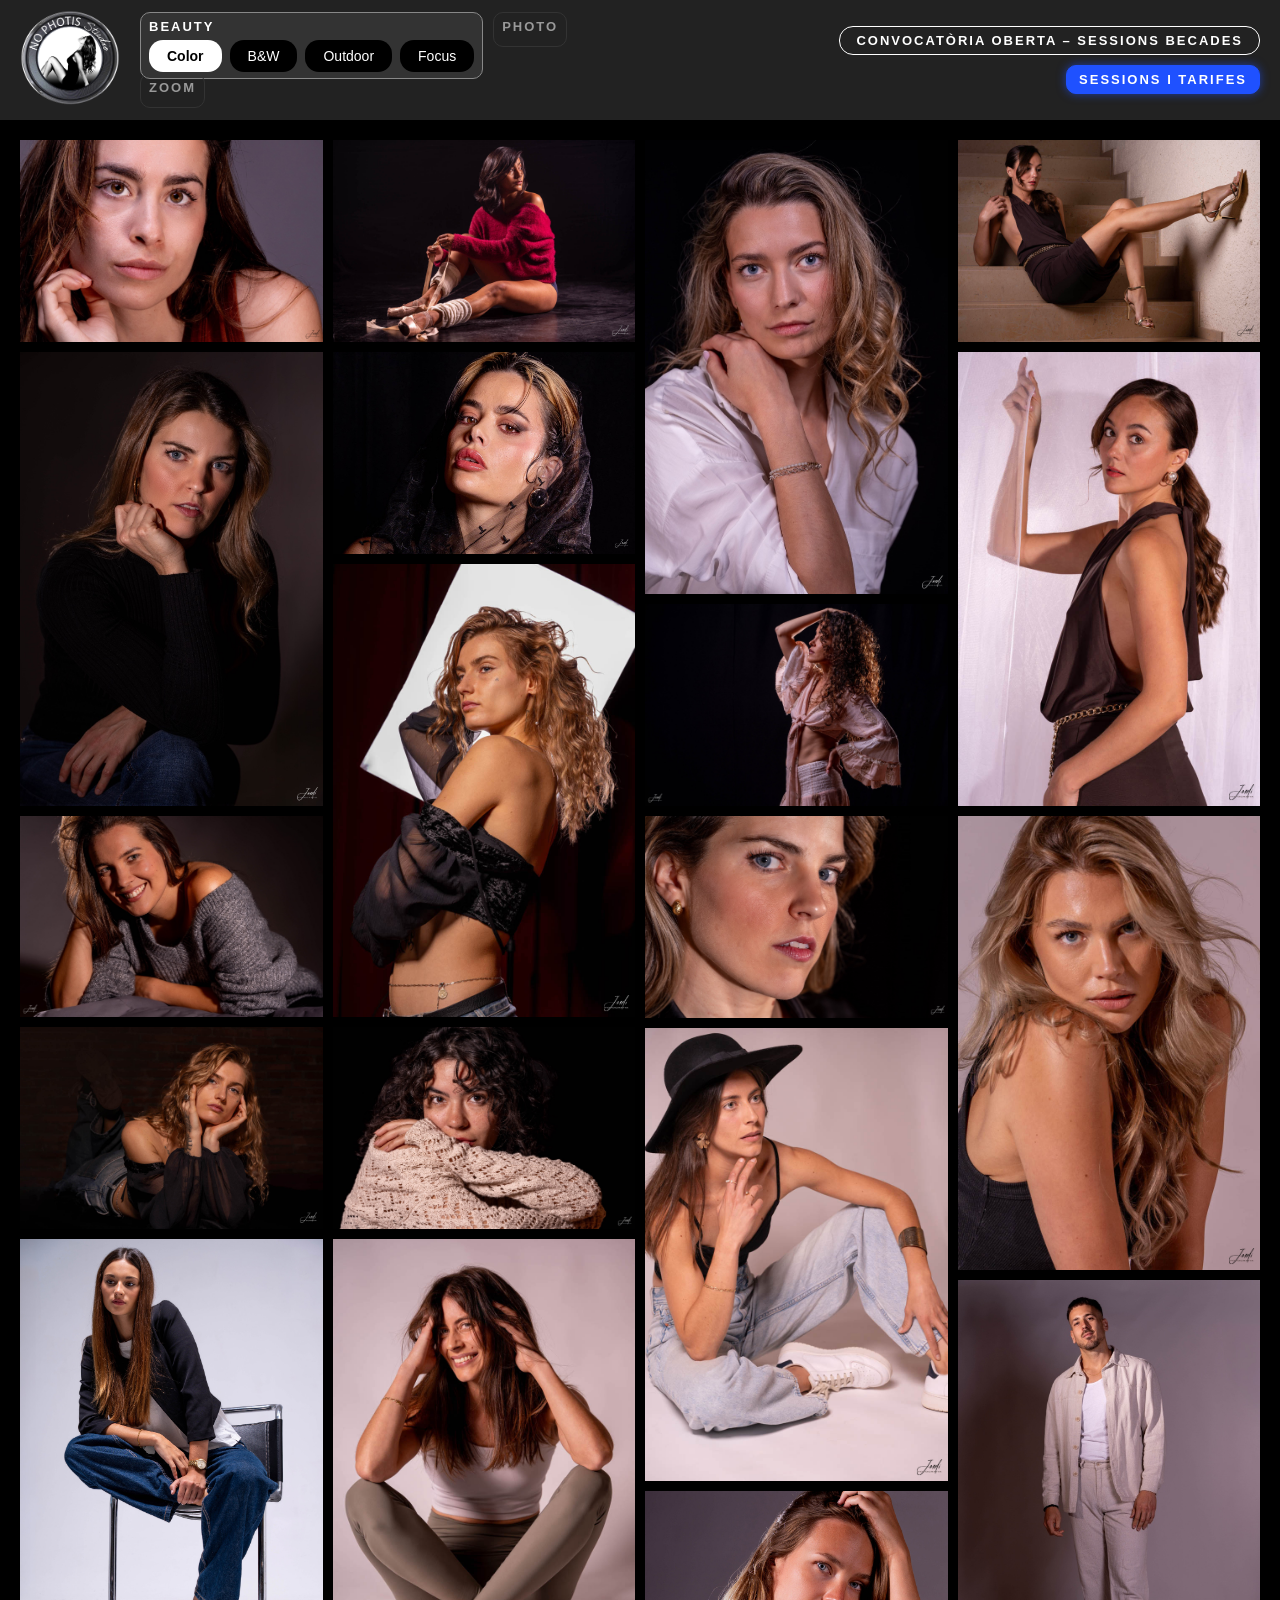
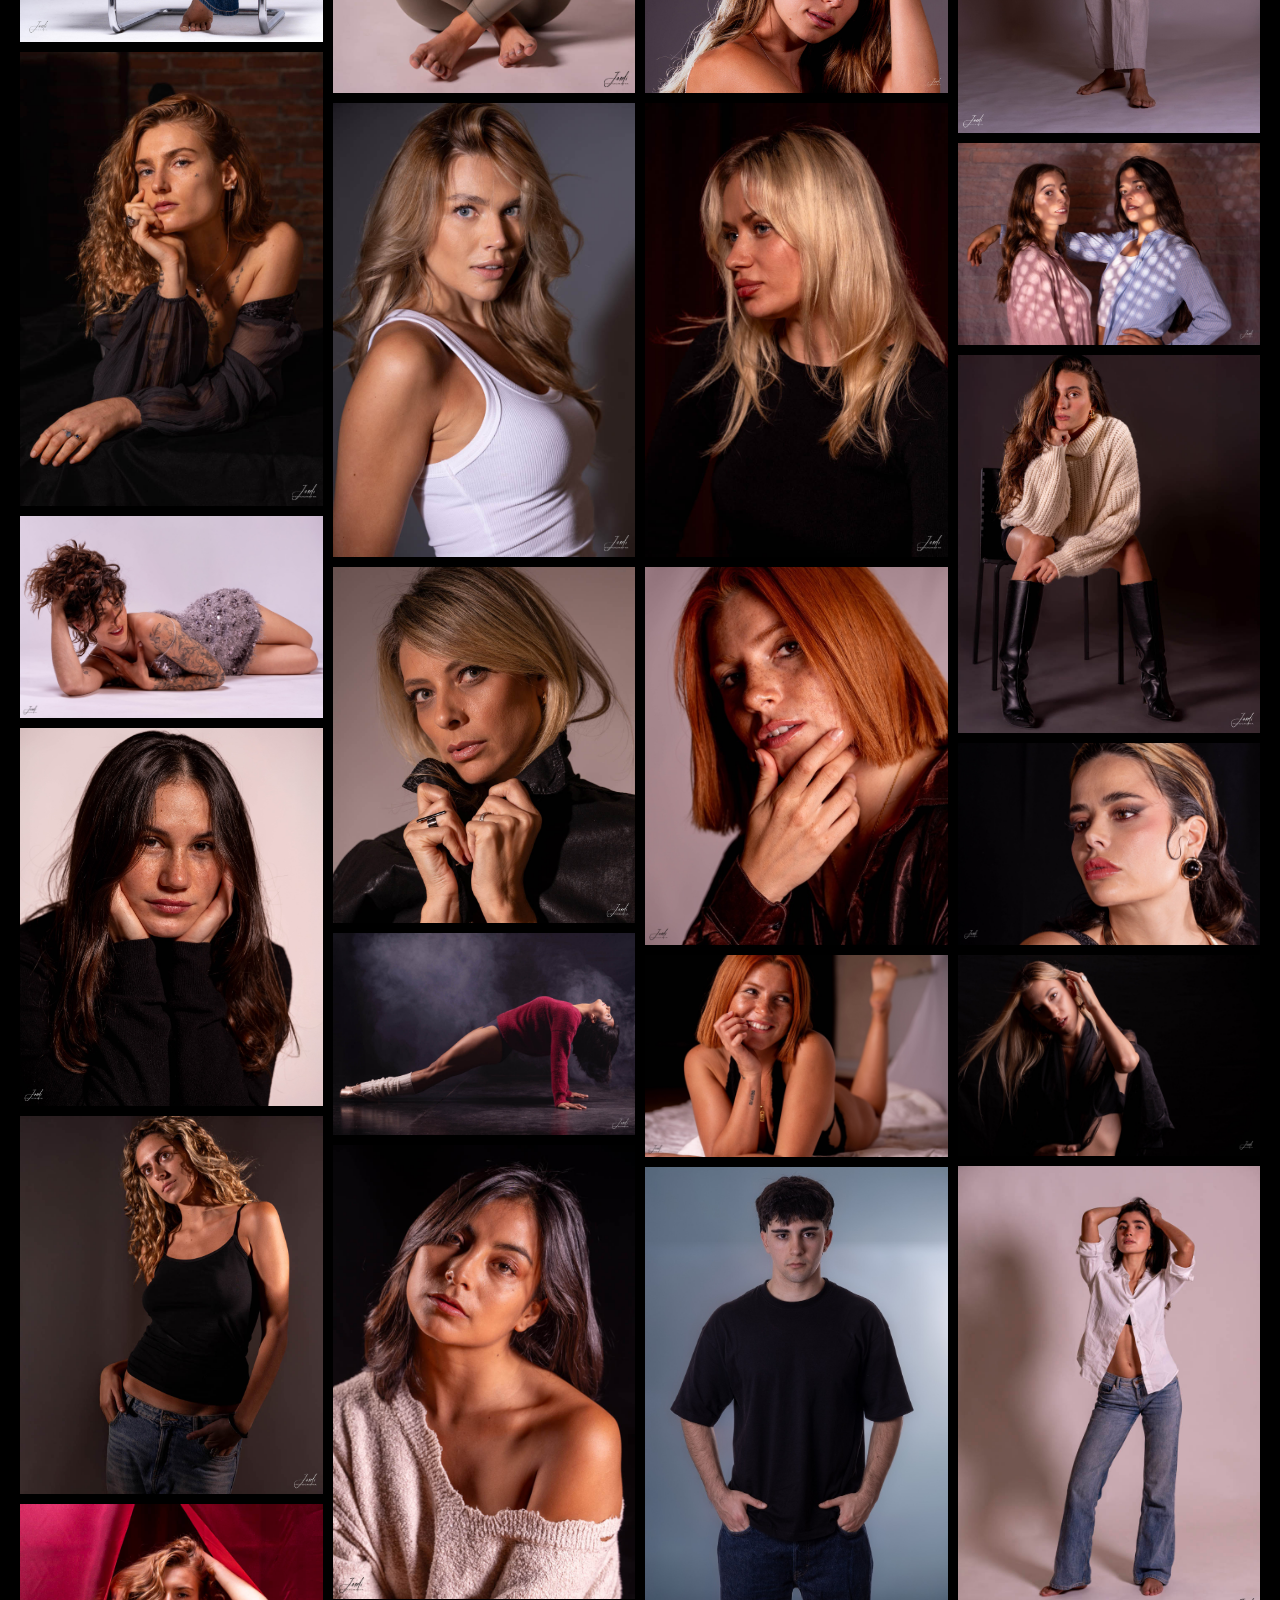
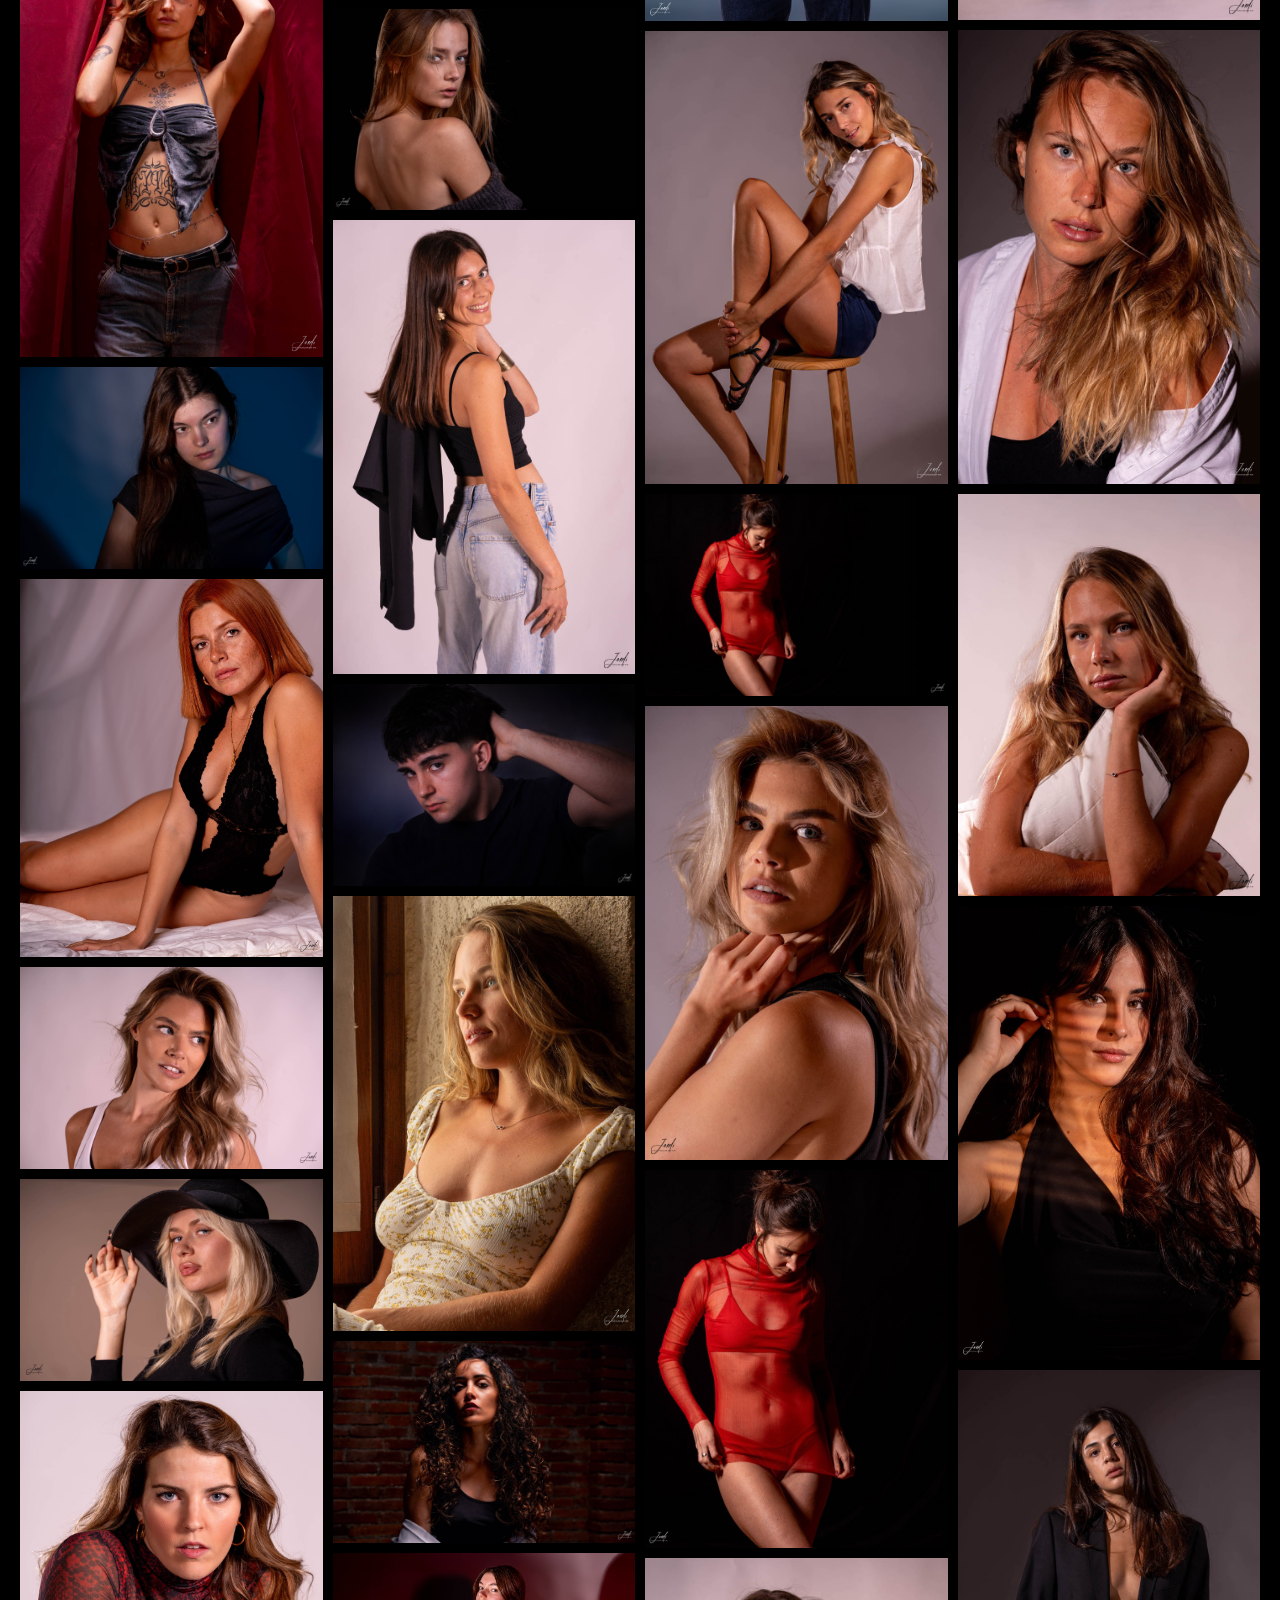
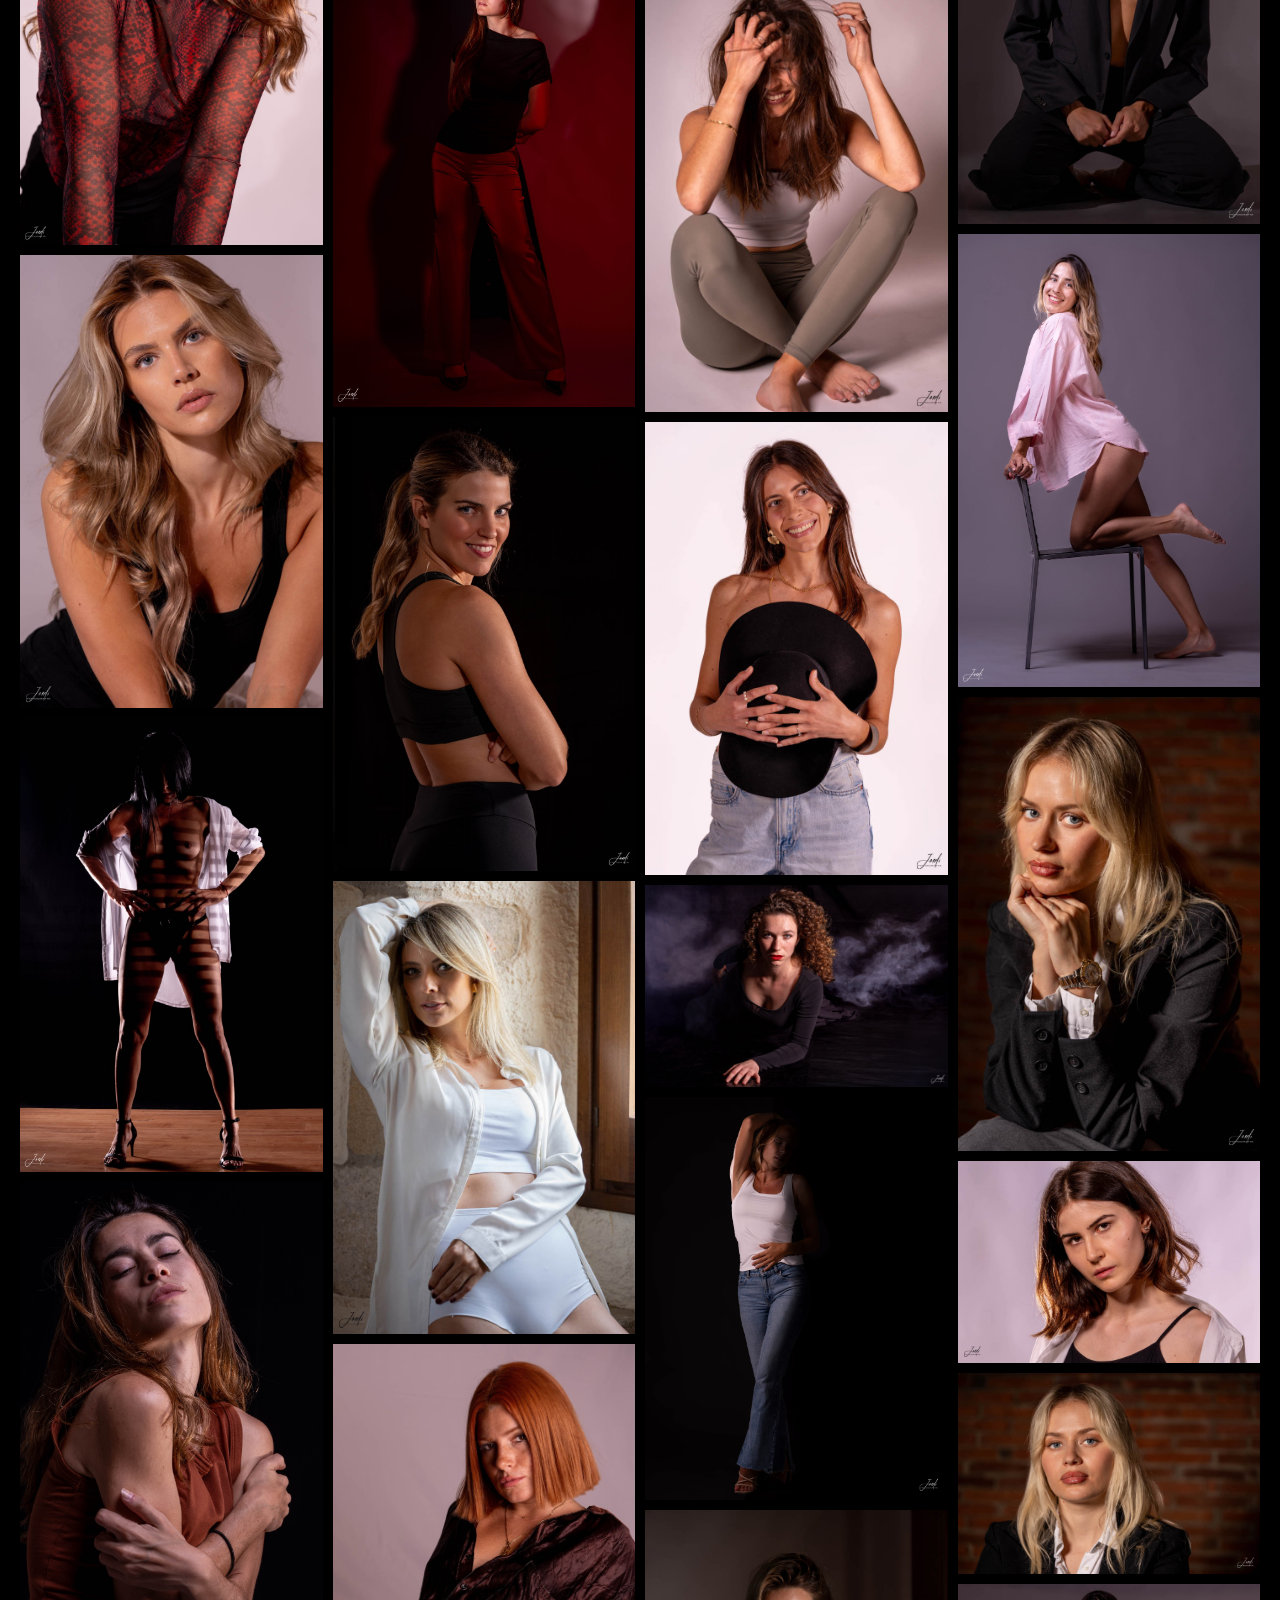
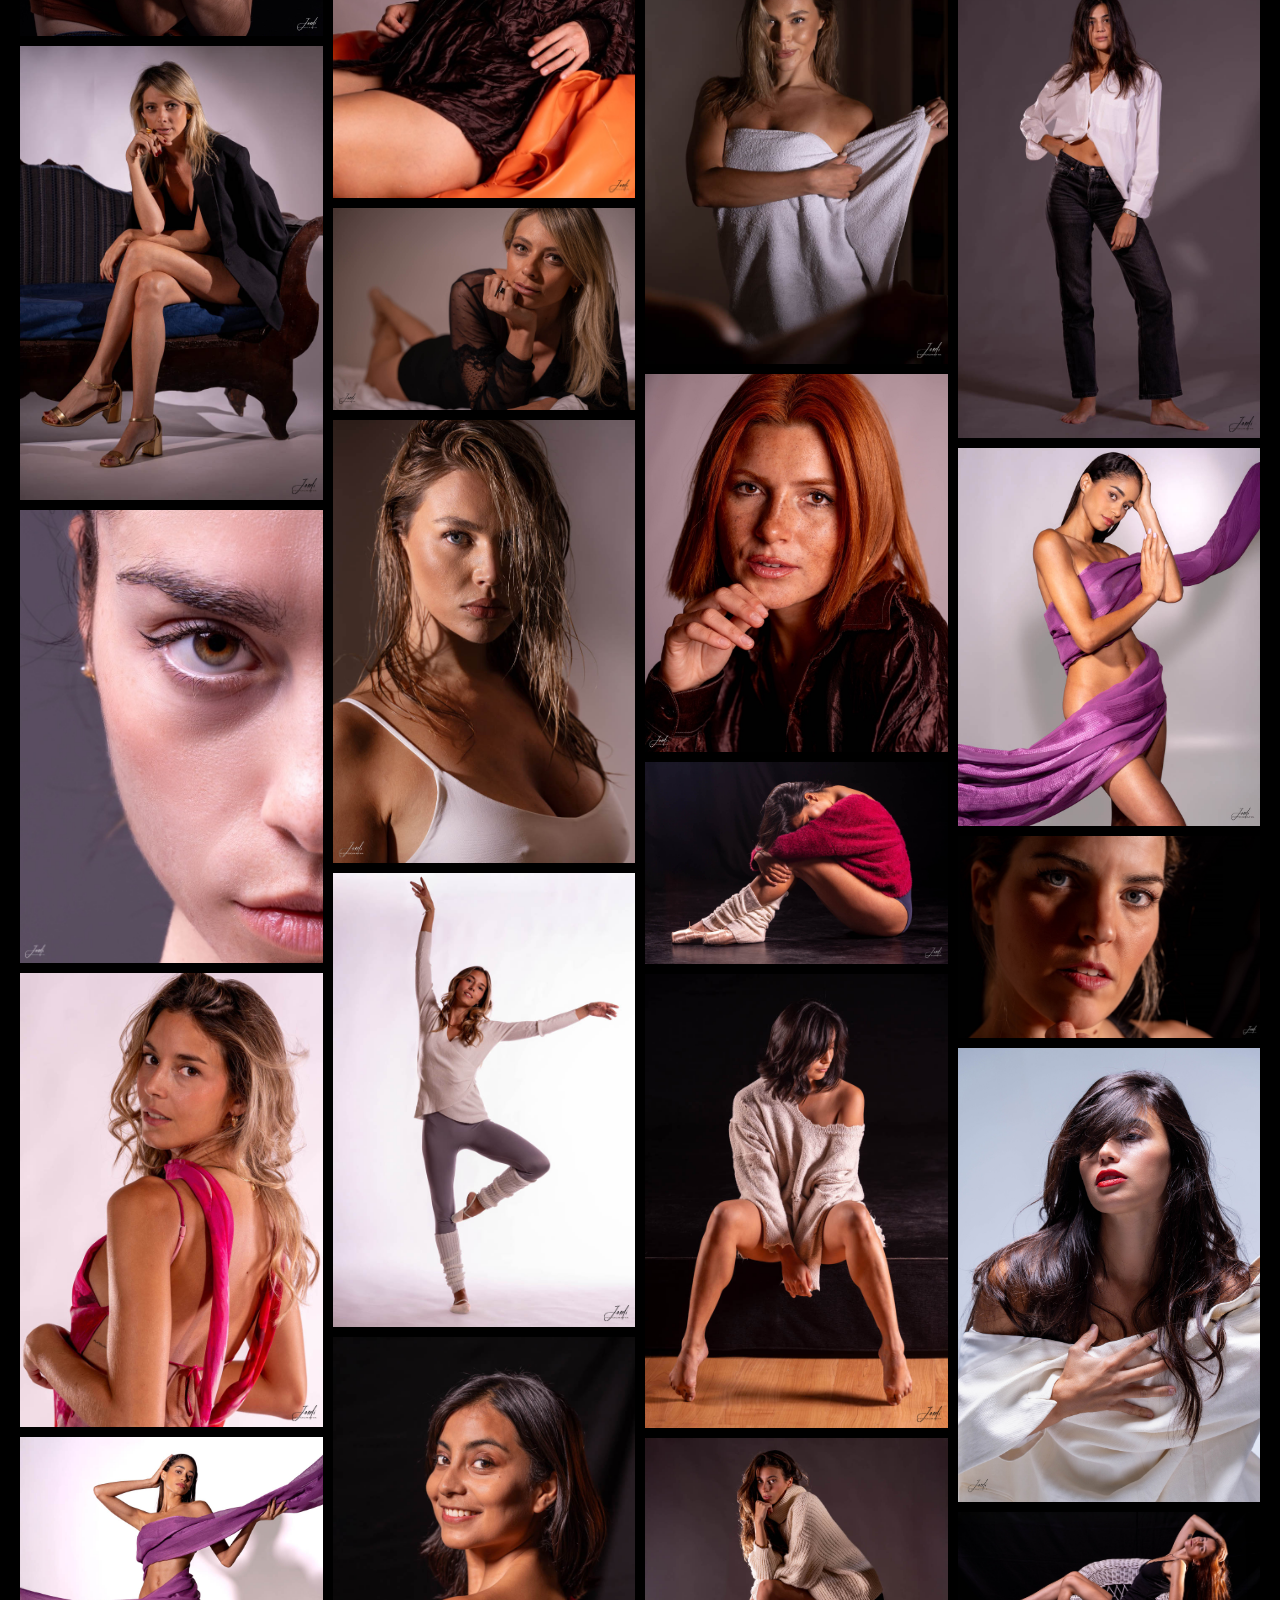
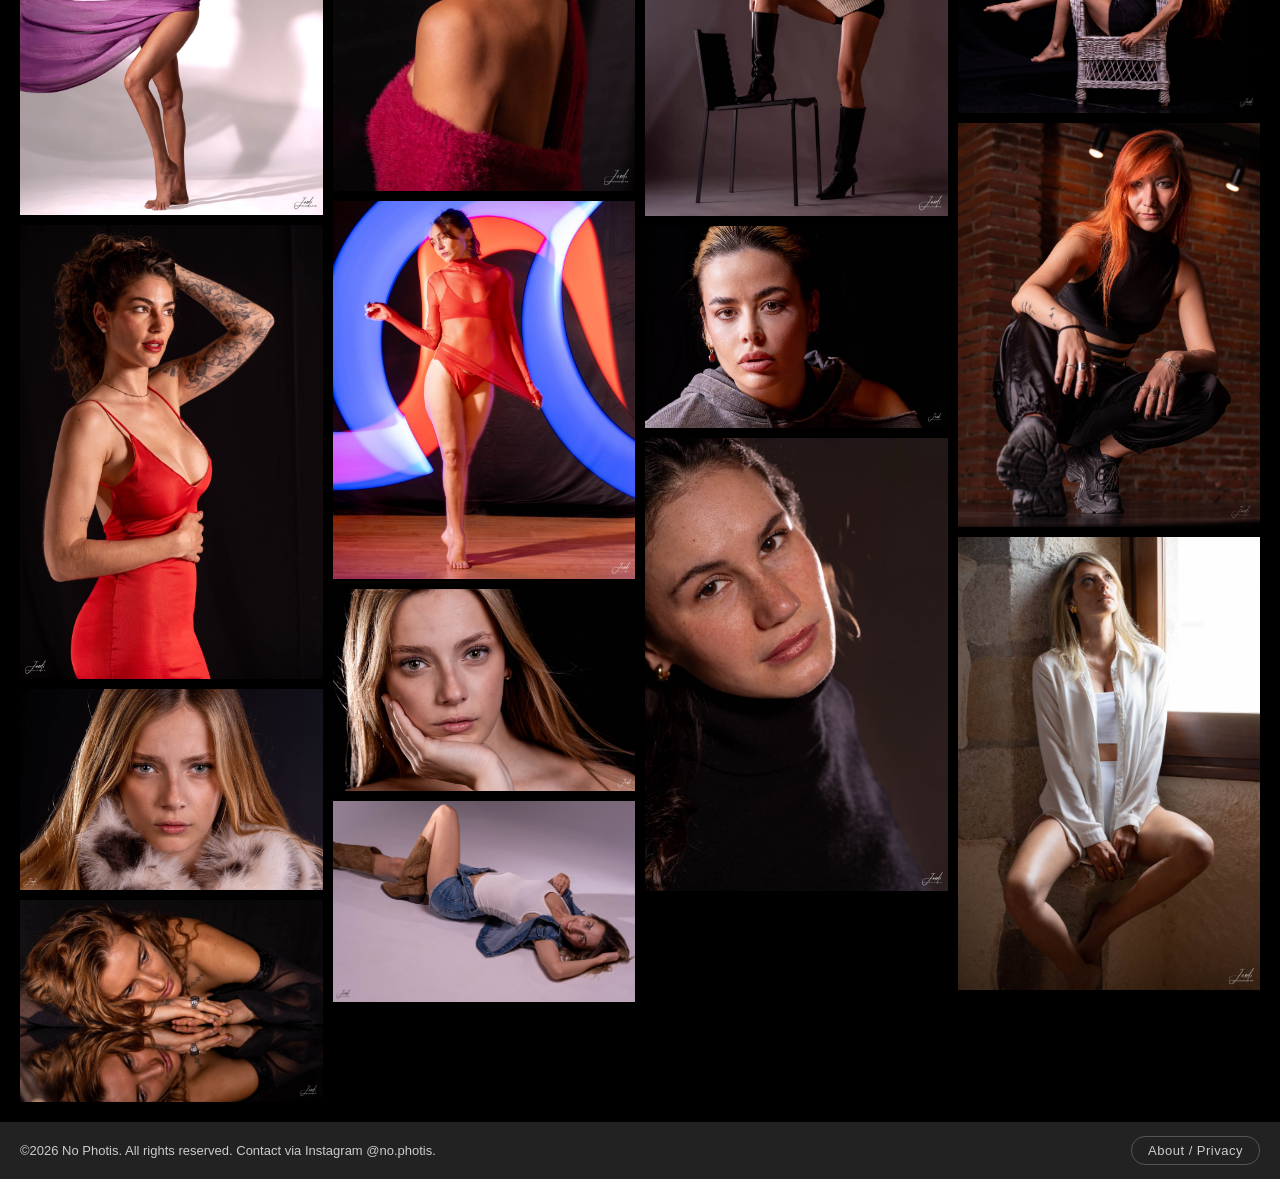
==== beauty/index.html @ d9797ae2 "sessions" ====
<!DOCTYPE html>
<html lang="ca">
<head>
    <meta charset="UTF-8">
    <meta name="viewport" content="width=device-width, initial-scale=1.0">
    <title>No Photis Studio - Beauty</title>

    <meta name="description" content="No Photis Studio: fotografia de retrat i beauty (bellesa i moda) en color i blanc i negre, treballada en estudi i en exteriors a Barcelona.">
    <meta name="keywords" content="No Photis Studio, fotografia beauty, fotografia de retrat, fotografia de moda, estudi fotogràfic Barcelona, retrat blanc i negre, retrat color">
    <meta name="author" content="No Photis">
    <meta name="robots" content="index, follow">
    <link rel="canonical" href="https://studio.nophotis.com/beauty/index.html">
    <link rel="icon" href="../img/NoPhotisStudio.png" type="image/png">

    <meta property="og:type" content="website">
    <meta property="og:site_name" content="No Photis Studio">
    <meta property="og:title" content="No Photis Studio - Fotografia de retrat i beauty">
    <meta property="og:description" content="Fotografia de retrat i beauty en color i blanc i negre, treballada en estudi i en exteriors a Barcelona.">
    <meta property="og:image" content="https://studio.nophotis.com/img/NoPhotisStudio.png">
    <meta property="og:url" content="https://studio.nophotis.com/beauty/index.html">
    <meta property="og:locale" content="ca_ES">
    <meta property="og:locale:alternate" content="en_US">

    <meta name="twitter:card" content="summary_large_image">
    <meta name="twitter:title" content="No Photis Studio - Fotografia de retrat i beauty">
    <meta name="twitter:description" content="Fotografia de retrat i beauty en color i blanc i negre, treballada en estudi i en exteriors a Barcelona.">
    <meta name="twitter:image" content="https://studio.nophotis.com/img/NoPhotisStudio.png">

    <script type="application/ld+json">
    {
        "@context": "https://schema.org",
        "@type": "CollectionPage",
        "name": "No Photis Studio - Fotografia de retrat i beauty",
        "url": "https://studio.nophotis.com/beauty/index.html",
        "description": "Fotografia de retrat i beauty en color i blanc i negre, treballada en estudi i en exteriors a Barcelona.",
        "creator": {
            "@type": "Person",
            "name": "No Photis",
            "url": "https://www.nophotis.com/",
            "sameAs": [
                "https://www.instagram.com/no.photis",
                "https://www.instagram.com/no.photis.studio"
            ]
        }
    }
    </script>

    <link rel="stylesheet" href="../style.css">
</head>
<body>

    <header>
        <a href="../index.html">
            <img src="../img/NoPhotisStudio.png" alt="No Photis Studio"
                 style="width:100px; margin-right:28px;">
        </a>
        <nav>
            <div class="menu-group active-group">
                <div class="menu-group-title">BEAUTY</div>
                <ul class="menu-group-links">
                    <li><a href="#" data-section="Studio">Color</a></li>
                    <li><a href="#" data-section="BlackWhite">B&amp;W</a></li>
                    <li><a href="#" data-section="StudioOutdoor">Outdoor</a></li>
                    <li><a href="#" data-section="Anonymous">Focus</a></li>
                </ul>
            </div>
            <div class="menu-group">
                <a class="menu-group-title" href="../outdoor/index.html">PHOTO</a>
            </div>
            <div class="menu-group">
                <a class="menu-group-title" href="../zoom/index.html">ZOOM</a>
            </div>
        </nav>
        <div class="header-dreta">
            <!-- CONVOCATÒRIA: per mostrar el bàner, treu "hidden" -->
            <a id="convocatoria-banner" class="convocatoria-banner" href="../sessions-becades/index.html">Convocatòria oberta – Sessions becades</a>
            <a class="menu-sessions" href="../sessions/index.html">SESSIONS I TARIFES</a>
        </div>
    </header>

    <main>
        <section id="gallery">
            <div class="grid">
                <!-- Les imatges es carregaran aquí mitjançant JavaScript -->
            </div>
            <div id="full-image-view">
                <button id="prev-image" class="nav-button"><img src="../img/prev.png" alt="Prev"></button>
                <div id="full-image-container">
                    <img id="full-image" src="" alt="">
                    <div id="image-name"></div>
                </div>
                <button id="next-image" class="nav-button"><img src="../img/next.png" alt="Next"></button>
            </div>
        </section>
    </main>

    <footer>
        <p>&copy;2026 No Photis. All rights reserved. Contact via Instagram <a href="https://www.instagram.com/no.photis" target="_blank">@no.photis</a>.</p>
        <a href="../about.html" target="_blank" rel="noopener" class="footer-info-link">About / Privacy</a>
    </footer>

    <script>
        window.DEFAULT_SECTION = 'Studio';
        window.IMG_BASE = '../img/';
        window.MOSAIC_TYPE = 'columns';
    </script>
    <script src="../script.js"></script>
</body>
</html>
---- style.css ----
body {
    background-color: black;
    color: white;
    font-family: sans-serif;
    margin: 0;
    padding: 0;
}

header {
    background-color: #222;
    padding: 10px 20px;
    display: flex;
    align-items: center;
   /* justify-content: space-between; */
}

nav {
    display: flex;
    flex-wrap: wrap;
    align-items: flex-start;
    column-gap: 26px;
    row-gap: 6px;
}

/* Cada grup temàtic: un títol i, a sota, la llista de seccions en horitzontal.
   Només dues línies d'alçada perquè tot el menú s'encabeixi dins l'alçada del logo. */
.menu-group {
    display: flex;
    flex-direction: column;
    align-items: flex-start;
    border: 1px solid #333;
    border-radius: 10px;
    padding: 6px 8px;
    margin: -6px -8px;
}

.menu-group-title {
    font-family: Calibri, sans-serif;
    font-size: 13px;
    font-weight: bold;
    letter-spacing: 2px;
    color: #999;
    margin-bottom: 6px;
}

/* Quan el títol de grup és un enllaç cap a la subpàgina d'un altre grup temàtic */
a.menu-group-title {
    text-decoration: none;
    cursor: pointer;
}

a.menu-group-title:hover {
    color: #fff;
}

.menu-group-links {
    list-style: none;
    padding: 0;
    margin: 0;
    display: flex;
    flex-wrap: wrap;
    gap: 8px;
}

.menu-group-links li {
    margin: 0;
}

.menu-group-links a {
    display: inline-block;
    color: white;
    text-decoration: none;
    white-space: nowrap;
    padding: 5px 18px;
    background-color: black;
    border-radius: 14px;
    font-family: Calibri, sans-serif;
    font-size: 14px;
    line-height: 1.6;
}

.menu-group-links a:hover {
    background-color: white;
    color: black;
}

.menu-group-links a.active {
    background-color: white;
    color: black;
    font-weight: bold;
}

/* El grup temàtic actiu (la pàgina que s'està visualitzant) es distingeix
   dels altres amb un marc més marcat i un fons lleugerament més clar. */
.menu-group.active-group {
    border-color: #888;
    background-color: rgba(255, 255, 255, 0.08);
}

.menu-group.active-group .menu-group-title {
    color: #fff;
}

main {
    padding: 20px;
}

/* ============================================================
   MOSAIC DE LA GALERIA
   Cada secció (homepage, outdoor, beauty, zoom) declara el seu tipus de
   mosaic assignant `window.MOSAIC_TYPE` a l'<script> inline de la pàgina,
   abans de carregar script.js. Tipus disponibles:
     'justified' -> files d'alçada fixa, amplada segons proporció (per defecte)
     'columns'   -> mosaic clàssic per columnes (a l'estil Pinterest)
     'modular'   -> grid asimètric amb punts focals (lògica a script.js)
   script.js afegeix la classe `mosaic-<tipus>` al <body>; els blocs de sota
   defineixen l'estil de cada tipus. Per afegir-ne un de nou, crea un bloc
   `.mosaic-<nom> #gallery .grid { ... }` seguint el mateix patró.
   ============================================================ */

#gallery .grid {
    display: flex;
    flex-wrap: wrap;
    gap: 10px;
}

/* Cada imatge es mostra sencera, amb la seva proporció natural, sense retallar */
.grid-item {
    position: relative;
    overflow: hidden; /* Important per no sobresortir en l'animació de hover */
}

#gallery .grid img {
    display: block;
    cursor: pointer;
    transition: transform 0.3s ease;
}

#gallery .grid img:hover {
    transform: scale(1.05);
}

/* ---- justified: files d'alçada fixa, amplada lliure segons la proporció
   de cada imatge, perquè una foto horitzontal i una vertical es vegin amb
   una mida semblant (per alçada) en lloc que l'horitzontal surti molt més
   petita. Centrada perquè la darrera fila (incompleta) no quedi despenjada
   a l'esquerra. ---- */
.mosaic-justified #gallery .grid {
    justify-content: center;
}

.mosaic-justified .grid-item {
    height: 260px;
}

.mosaic-justified #gallery .grid img {
    height: 100%;
    width: auto;
    max-width: 100%;
}

@media (max-width: 700px) {
    .mosaic-justified .grid-item {
        height: 170px;
    }
}

/* ---- columns: mosaic clàssic per columnes ---- */
.mosaic-columns #gallery .grid {
    display: block;
    columns: 280px;
    column-gap: 10px;
}

.mosaic-columns .grid-item {
    height: auto;
    break-inside: avoid;
    margin-bottom: 10px;
}

.mosaic-columns #gallery .grid img {
    width: 100%;
    height: auto;
}

/* ---- modular: grid asimètric amb punts focals. El JS decideix per cada
   foto quantes columnes (grid-column) i files (grid-row-end) ocupa la
   cel·la: l'amplada surt de l'orientació real de la imatge (les panoràmiques
   guanyen columnes, les verticals no s'estiren) i cada 8 posicions dues
   fotos reben una columna extra com a punt focal. L'alçada resultant es
   calcula a partir de l'alçada renderitzada, perquè la imatge s'hi ajusti
   exactament sense retallar-se ni deixar marge negre. ---- */
.mosaic-modular #gallery .grid {
    display: grid;
    grid-template-columns: repeat(auto-fill, minmax(230px, 1fr));
    grid-auto-rows: 10px;
    grid-auto-flow: dense;
    gap: 10px;
}

.mosaic-modular .grid-item {
    height: auto;
}

.mosaic-modular #gallery .grid img {
    width: 100%;
    height: auto;
}

/* En pantalles molt amples, limita l'amplada total perquè el nombre de
   columnes segueixi creixent (auto-fill) en lloc de deixar que unes poques
   columnes s'eixamplin fins a fer les fotos exagerades. */
.mosaic-modular main {
    max-width: 2000px;
    margin: 0 auto;
}

/* Estils per al nom del fitxer sota cada imatge del grid */
.image-name-grid {
    display: none;
/*
    position: absolute;
    bottom: 5px;
    left: 5px;
    color: white;
    font-size: 12px;
    background-color: rgba(0, 0, 0, 0.7);
    padding: 2px 5px;
    border-radius: 3px;
*/
}

#full-image-view {
    display: none;
    position: fixed;
    top: 0;
    left: 0;
    width: 100%;
    height: 100%;
    background-color: rgba(0, 0, 0, 0.9);
    z-index: 1000;
    text-align: center;
    display: flex;
    align-items: center;
    justify-content: center;
}

#full-image-container {
    position: relative;
    width: 90%; /* Canviat max-width per width */
    height: 90vh; /* Canviat max-height per height i usant vh */
    display: flex;
    align-items: center;
    justify-content: center;
}


#full-image {
    max-width: 100%;
    max-height: 100%;
    object-fit: contain;
}

#image-name {
    display: none;
/*
    position: absolute;
    bottom: 10px;
    left: 50%;
    transform: translateX(-50%);
    color: white;
    font-size: 16px;
    text-align: center;
*/
}


.nav-button img {
    width: 50px; /* Ajusta segons necessitis */
    height: 50px; /* Ajusta segons necessitis */
    vertical-align: middle; /* Alinea verticalment la imatge */
}


#prev-image {
    left: 10px;
    background-color: transparent; /* Fons transparent */
    color: white;
    border: none;
    padding: 5px 5px;
    cursor: pointer;
    font-size: 5px;
    border-radius: 5px;
    transform: scale(0.6);
}


#next-image {
    right: 10px;
    background-color: transparent; /* Fons transparent */
    color: white;
    border: none;
    padding: 5px 5px;
    cursor: pointer;
    font-size: 5px;
    border-radius: 5px;
    transform: scale(0.6);
}


#prev-image img,
#next-image img {
    filter: invert(1) opacity(0.8);
}


#prev-image img:hover,
#next-image img:hover {
/*    filter: invert(0); */
    transform: scale(1.1);
}


#about {
    display: none;
    margin-top: 20px;
}

#about-content {
    line-height: 1.6;
}

footer {
    background-color: #222;
    padding: 14px 20px;
    display: flex;
    align-items: center;
    justify-content: space-between;
    flex-wrap: wrap;
    gap: 12px;
    font-size: 13px;
    color: #ccc;
}

footer p {
    margin: 0;
}

footer a {
    color: #ccc;
    text-decoration: none;
}

footer a:hover {
    color: #fff;
}

.footer-info-link {
    white-space: nowrap;
    border: 1px solid #555;
    padding: 6px 16px;
    border-radius: 14px;
    font-family: Calibri, sans-serif;
    letter-spacing: 0.5px;
}

.footer-info-link:hover {
    background-color: #fff;
    color: #000 !important;
    border-color: #fff;
}

/* ============================================================
   SESSIONS I TARIFES / SESSIONS BECADES
   Bàner de convocatòria (portada, BEAUTY i /sessions) i pàgines
   /sessions i /sessions-becades. Tots els textos i preus són a l'HTML.
   ============================================================ */

/* Zona dreta de la capçalera: bàner de convocatòria (si es mostra) i botó
   "Sessions i tarifes", a la mateixa alçada que el menú */
.header-dreta {
    margin-left: auto;
    align-self: center;
    display: flex;
    align-items: center;
    flex-wrap: wrap;
    justify-content: flex-end;
    gap: 10px 14px;
    padding-left: 20px;
}

.menu-sessions {
    white-space: nowrap;
    font-family: Calibri, sans-serif;
    font-size: 13px;
    font-weight: bold;
    letter-spacing: 2px;
    color: #fff;
    text-decoration: none;
    background-color: #1f51ff;
    border: 1px solid #1f51ff;
    border-radius: 10px;
    padding: 6px 12px;
    box-shadow: 0 0 10px rgba(31, 81, 255, 0.6);
}

.menu-sessions:hover,
.menu-sessions:focus-visible {
    background-color: #4d74ff;
    border-color: #fff;
    box-shadow: 0 0 14px rgba(77, 116, 255, 0.85);
}

.menu-sessions[aria-current="page"] {
    border-color: #fff;
}

/* Bàner: un sol element, en majúscules */
.convocatoria-banner {
    white-space: nowrap;
    font-family: Calibri, sans-serif;
    font-size: 13px;
    font-weight: bold;
    letter-spacing: 2px;
    text-transform: uppercase;
    color: #fff;
    text-decoration: none;
    border: 1px solid #fff;
    border-radius: 14px;
    padding: 6px 16px;
}

.convocatoria-banner:hover,
.convocatoria-banner:focus-visible {
    background-color: #fff;
    color: #000;
}

.convocatoria-banner[hidden] {
    display: none;
}

/* En pantalles estretes, el menú es queda al costat del logo com sempre i la
   zona dreta passa a una línia pròpia, alineada a la dreta */
@media (max-width: 700px) {
    header {
        flex-wrap: wrap;
        row-gap: 12px;
    }
    header nav {
        flex: 1 1 0;
        min-width: 0;
    }
    .header-dreta {
        flex-basis: 100%;
        padding-left: 0;
    }
    .convocatoria-banner {
        white-space: normal;
        text-align: right;
    }
}

.pagina-sessions a:focus-visible,
nav a:focus-visible,
.header-dreta a:focus-visible {
    outline: 2px solid #fff;
    outline-offset: 2px;
}

.sessions-main {
    max-width: 960px;
    margin: 0 auto;
    padding: 24px 16px 48px;
    line-height: 1.6;
}

.sessions-main a {
    color: #fff;
}

.sessions-main h1 {
    font-size: 26px;
    font-weight: normal;
    letter-spacing: 1px;
    margin: 0 0 12px;
}

.sessions-main h2 {
    font-family: Calibri, sans-serif;
    font-size: 15px;
    letter-spacing: 2px;
    text-transform: uppercase;
    color: #ccc;
    border-bottom: 1px solid #333;
    padding-bottom: 8px;
    margin: 40px 0 16px;
}

.sessions-main h3 {
    font-size: 16px;
    margin: 24px 0 8px;
}

.sessions-intro p {
    color: #ccc;
    max-width: 640px;
}

.sessions-intro .sessions-subtitol {
    margin: -6px 0 14px;
    font-family: Calibri, sans-serif;
    font-size: 14px;
    letter-spacing: 1px;
    color: #999;
}

.sessions-llista {
    padding-left: 20px;
}

.sessions-llista li {
    margin-bottom: 6px;
}

.sessions-boto {
    display: inline-block;
    font-family: Calibri, sans-serif;
    font-size: 14px;
    letter-spacing: 1px;
    text-transform: uppercase;
    color: #000 !important;
    background-color: #fff;
    border: 1px solid #fff;
    border-radius: 20px;
    padding: 8px 22px;
    text-decoration: none;
    cursor: pointer;
}

.sessions-boto:hover {
    background-color: #ccc;
    border-color: #ccc;
}

/* Targetes de serveis: una columna al mòbil, 2–3 a escriptori */
.serveis-grid {
    display: grid;
    grid-template-columns: 1fr;
    gap: 16px;
}

@media (min-width: 640px) {
    .serveis-grid {
        grid-template-columns: repeat(2, 1fr);
    }
}

@media (min-width: 960px) {
    .serveis-grid {
        grid-template-columns: repeat(3, 1fr);
    }
}

.servei-card {
    display: flex;
    flex-direction: column;
    background-color: #111;
    border: 1px solid #333;
    border-radius: 10px;
    padding: 18px 20px;
}

.servei-card h3 {
    margin: 0 0 2px;
    font-size: 17px;
}

.servei-durada {
    margin: 0 0 10px;
    color: #999;
    font-size: 14px;
}

.servei-card ul {
    margin: 0 0 14px;
    padding-left: 18px;
    color: #ccc;
    font-size: 14px;
}

.servei-preu {
    margin: auto 0 0;
    font-size: 22px;
}

.servei-preu small {
    font-size: 12px;
    color: #999;
}

.servei-nota {
    margin: 10px 0 0;
    font-size: 13px;
    color: #aaa;
}

.servei-becable {
    border-color: #777;
}

/* Bloc de becades: diferenciat però sobri */
.becades-bloc {
    background-color: #151515;
    border: 1px solid #444;
    border-radius: 10px;
    padding: 4px 20px 20px;
    margin-top: 40px;
    scroll-margin-top: 16px;
}

.becades-bloc h2 {
    margin-top: 20px;
}

.becades-dades {
    display: flex;
    flex-wrap: wrap;
    gap: 12px 32px;
    margin: 16px 0;
}

.becades-dades dt {
    font-family: Calibri, sans-serif;
    font-size: 12px;
    letter-spacing: 1px;
    text-transform: uppercase;
    color: #999;
}

.becades-dades dd {
    margin: 0;
}

.becades-dades [hidden] {
    display: none;
}

.becades-recordatori {
    color: #ccc;
}

.moodboard {
    display: grid;
    grid-template-columns: repeat(2, 1fr);
    gap: 8px;
    margin: 20px 0;
}

@media (min-width: 640px) {
    .moodboard {
        grid-template-columns: repeat(3, 1fr);
    }
}

.moodboard img {
    width: 100%;
    aspect-ratio: 4 / 5;
    object-fit: cover;
    display: block;
}

.becades-nota {
    font-size: 13px;
    color: #aaa;
}

/* Selector d'idioma (CAT · ES · EN) de /sessions i /sessions-becades */
.selector-idioma {
    display: flex;
    align-items: center;
    font-family: Calibri, sans-serif;
    font-size: 12px;
    letter-spacing: 1px;
}

.selector-idioma a {
    color: #999;
    text-decoration: none;
    padding: 4px 6px;
}

.selector-idioma a + a {
    border-left: 1px solid #555;
}

.selector-idioma a:hover {
    color: #fff;
}

.selector-idioma a[aria-current="page"] {
    color: #fff;
    font-weight: bold;
}
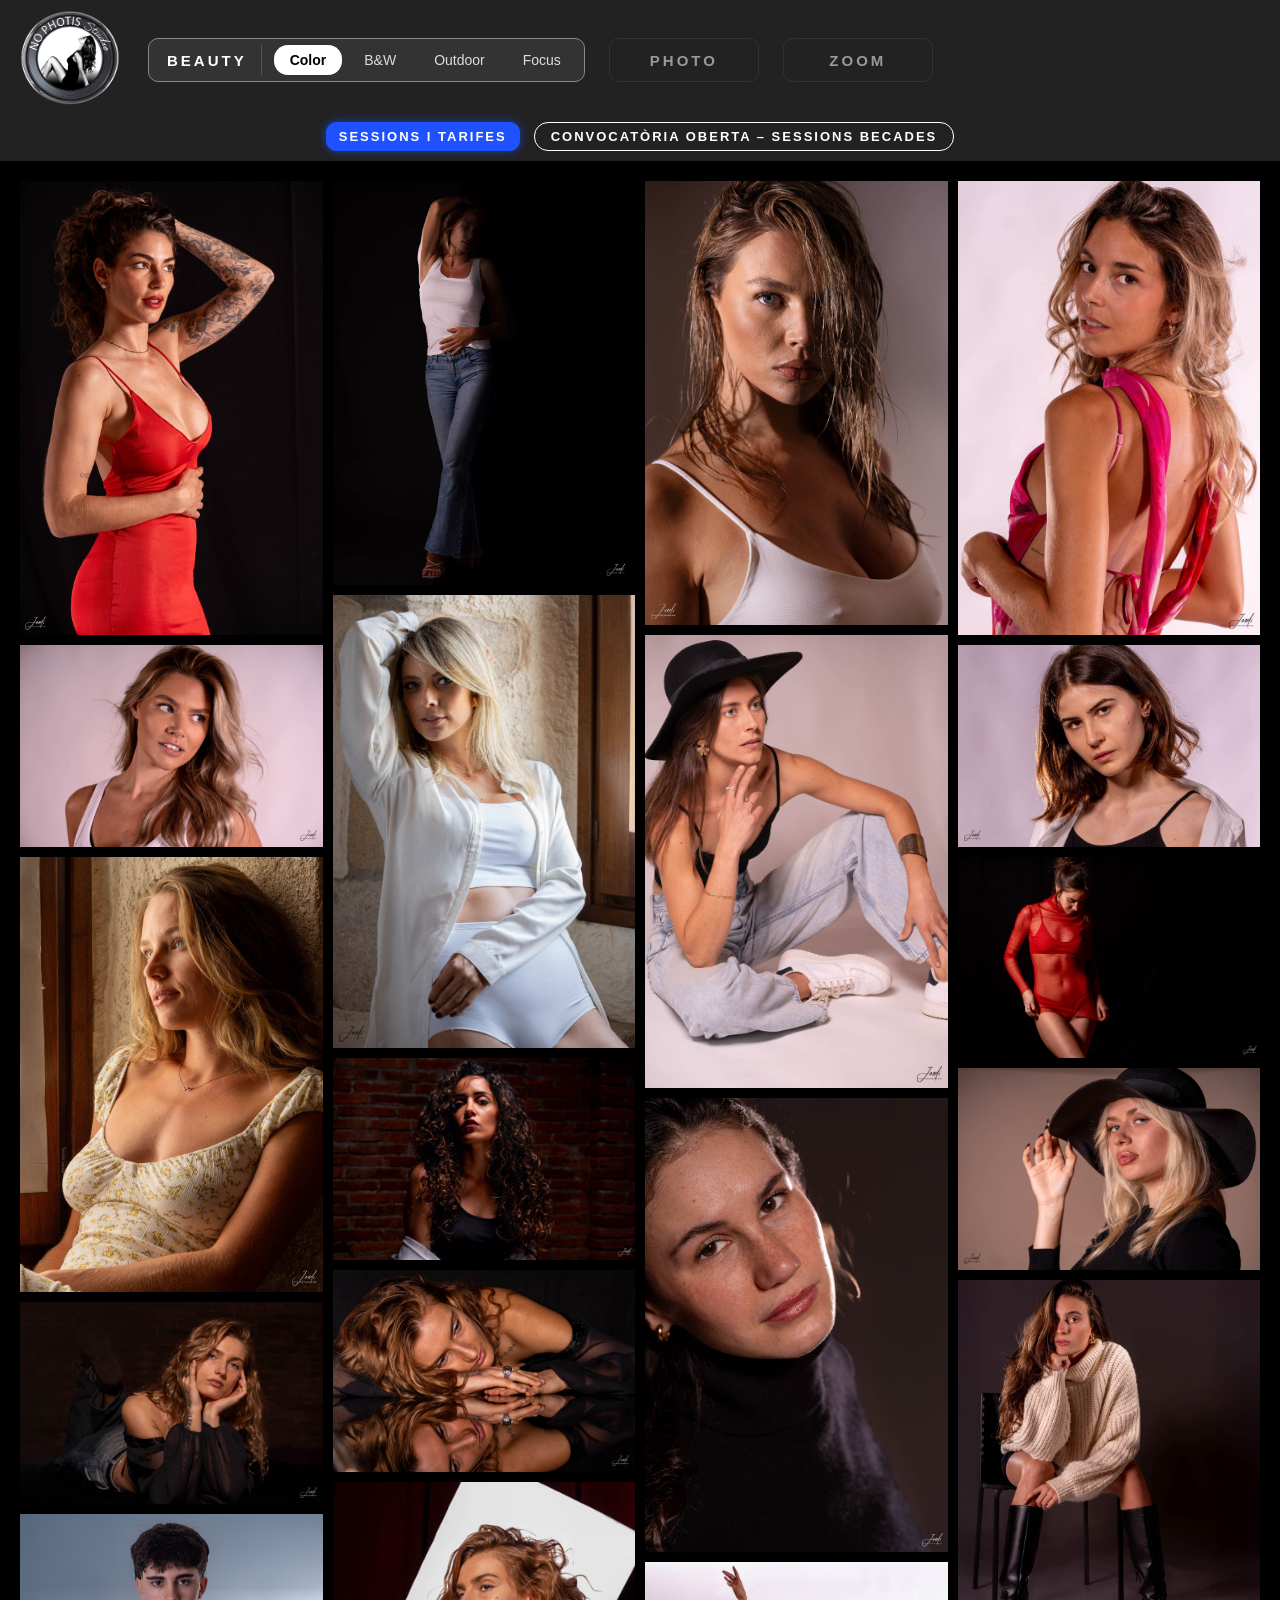
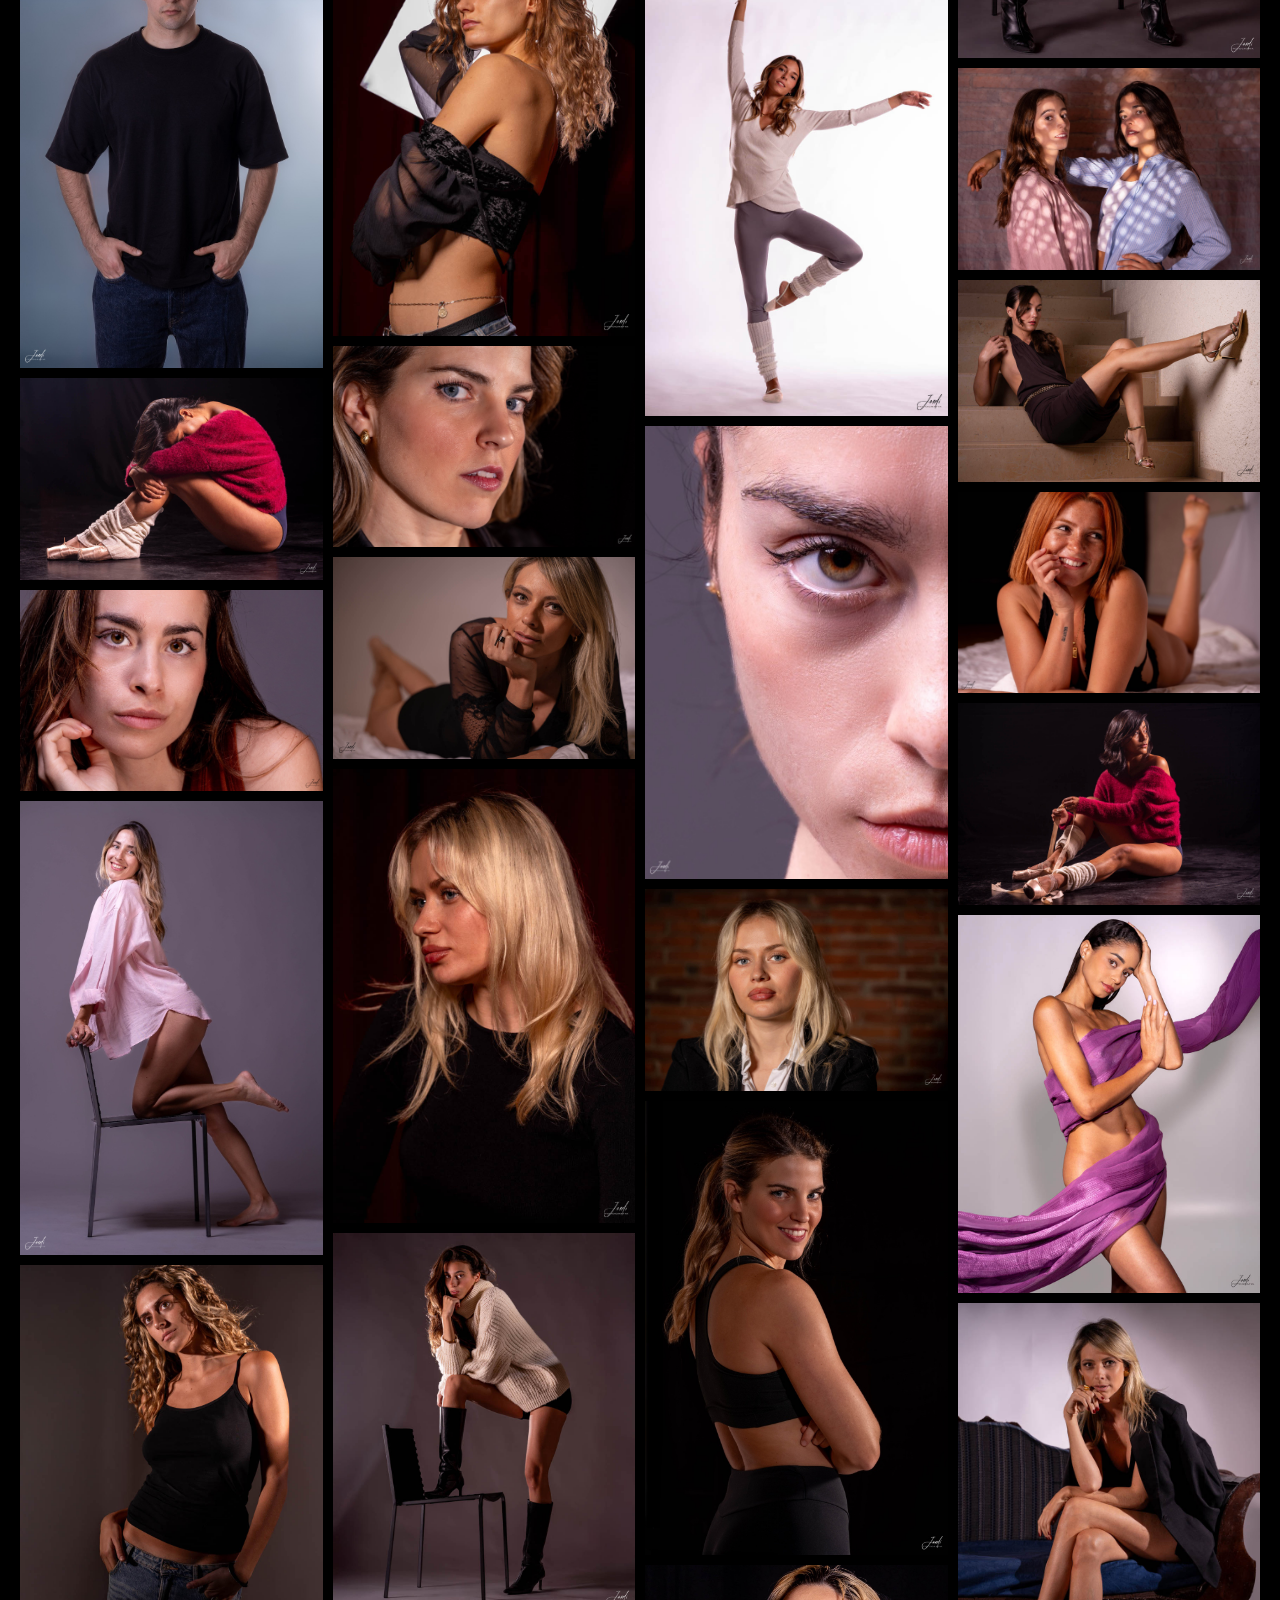
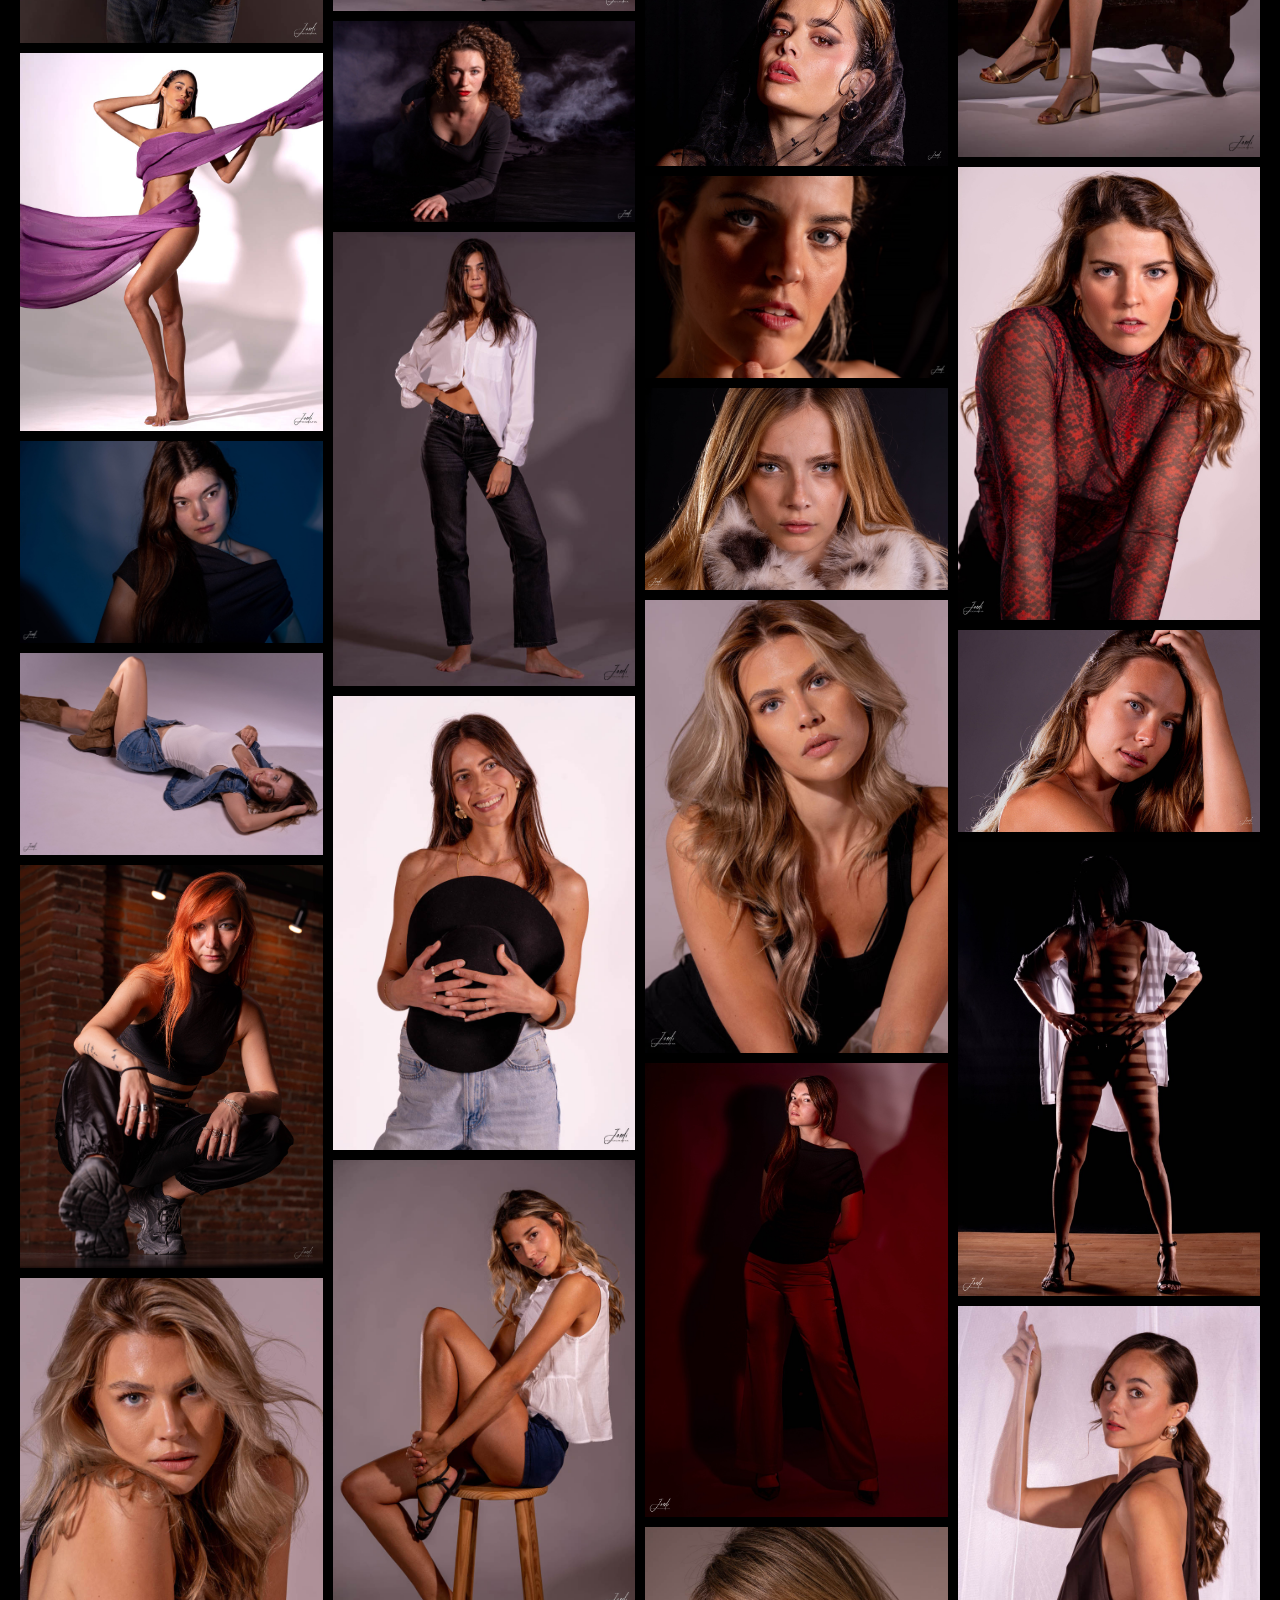
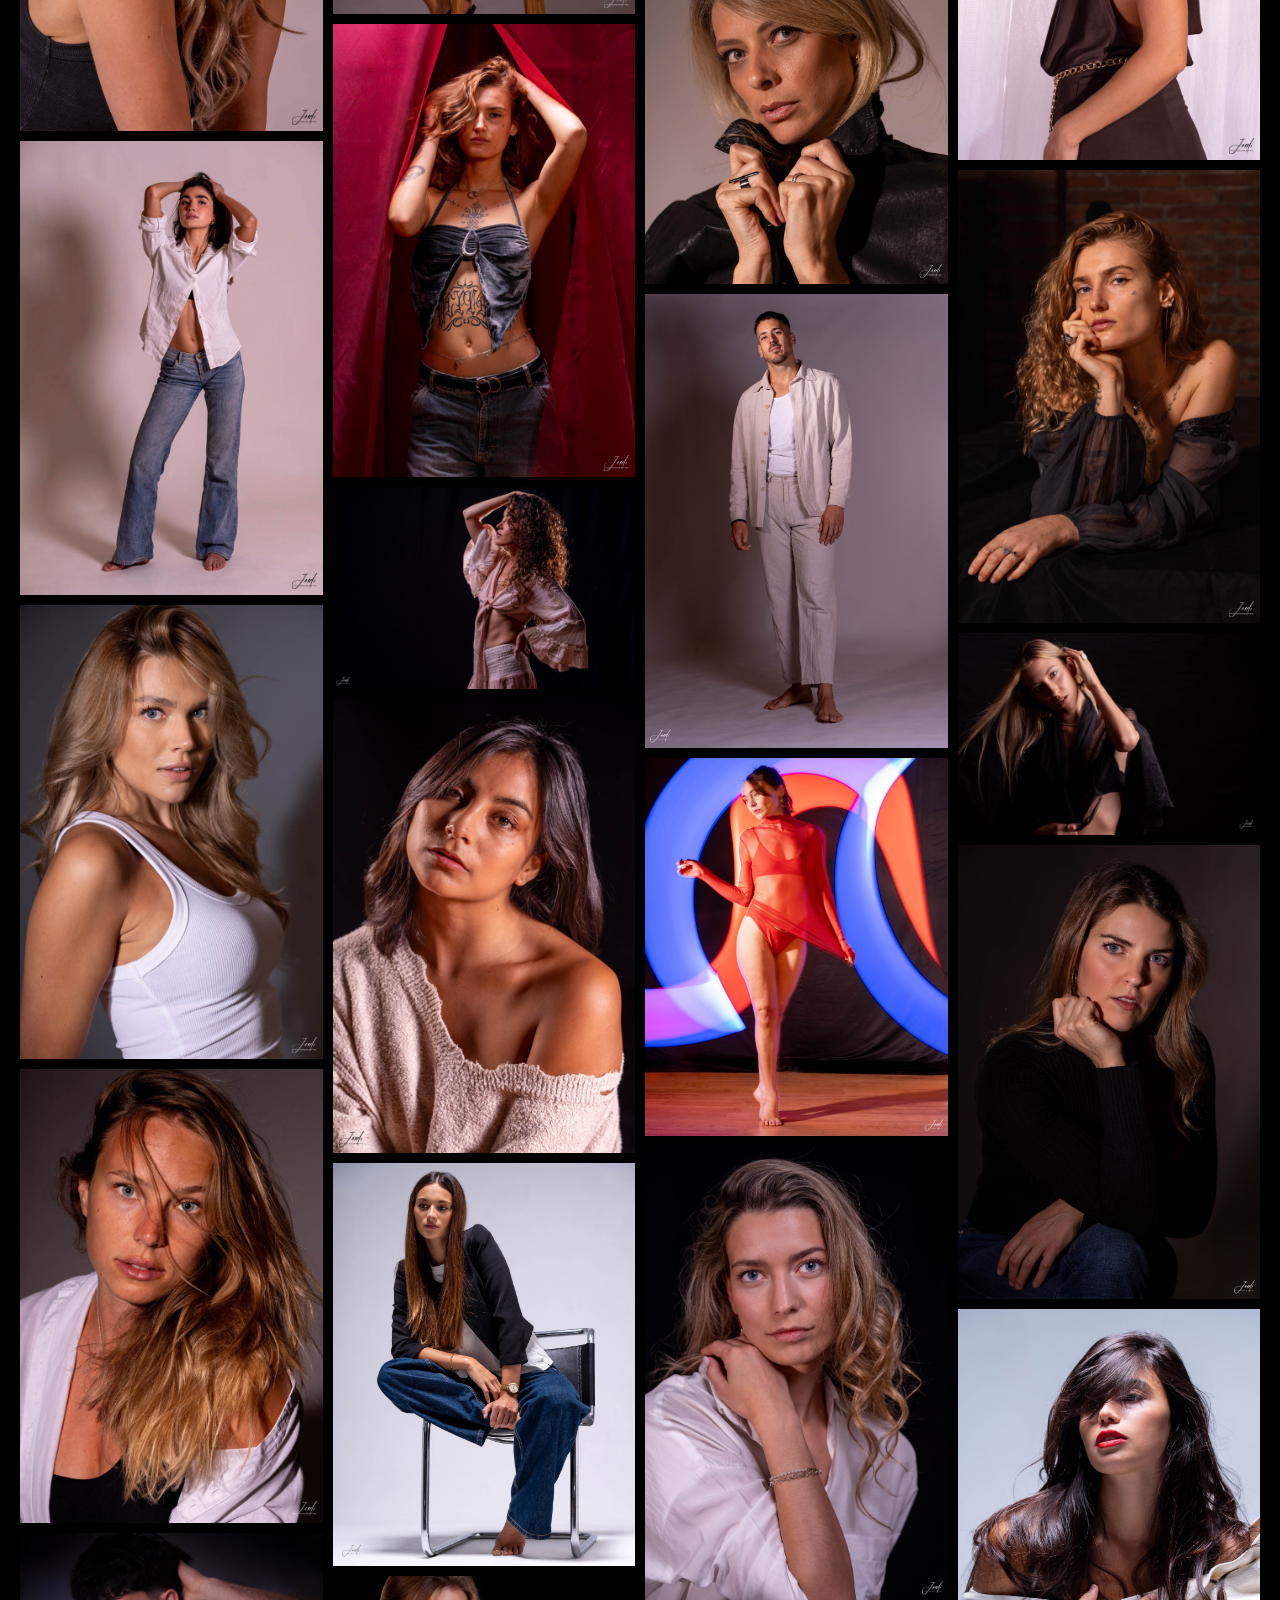
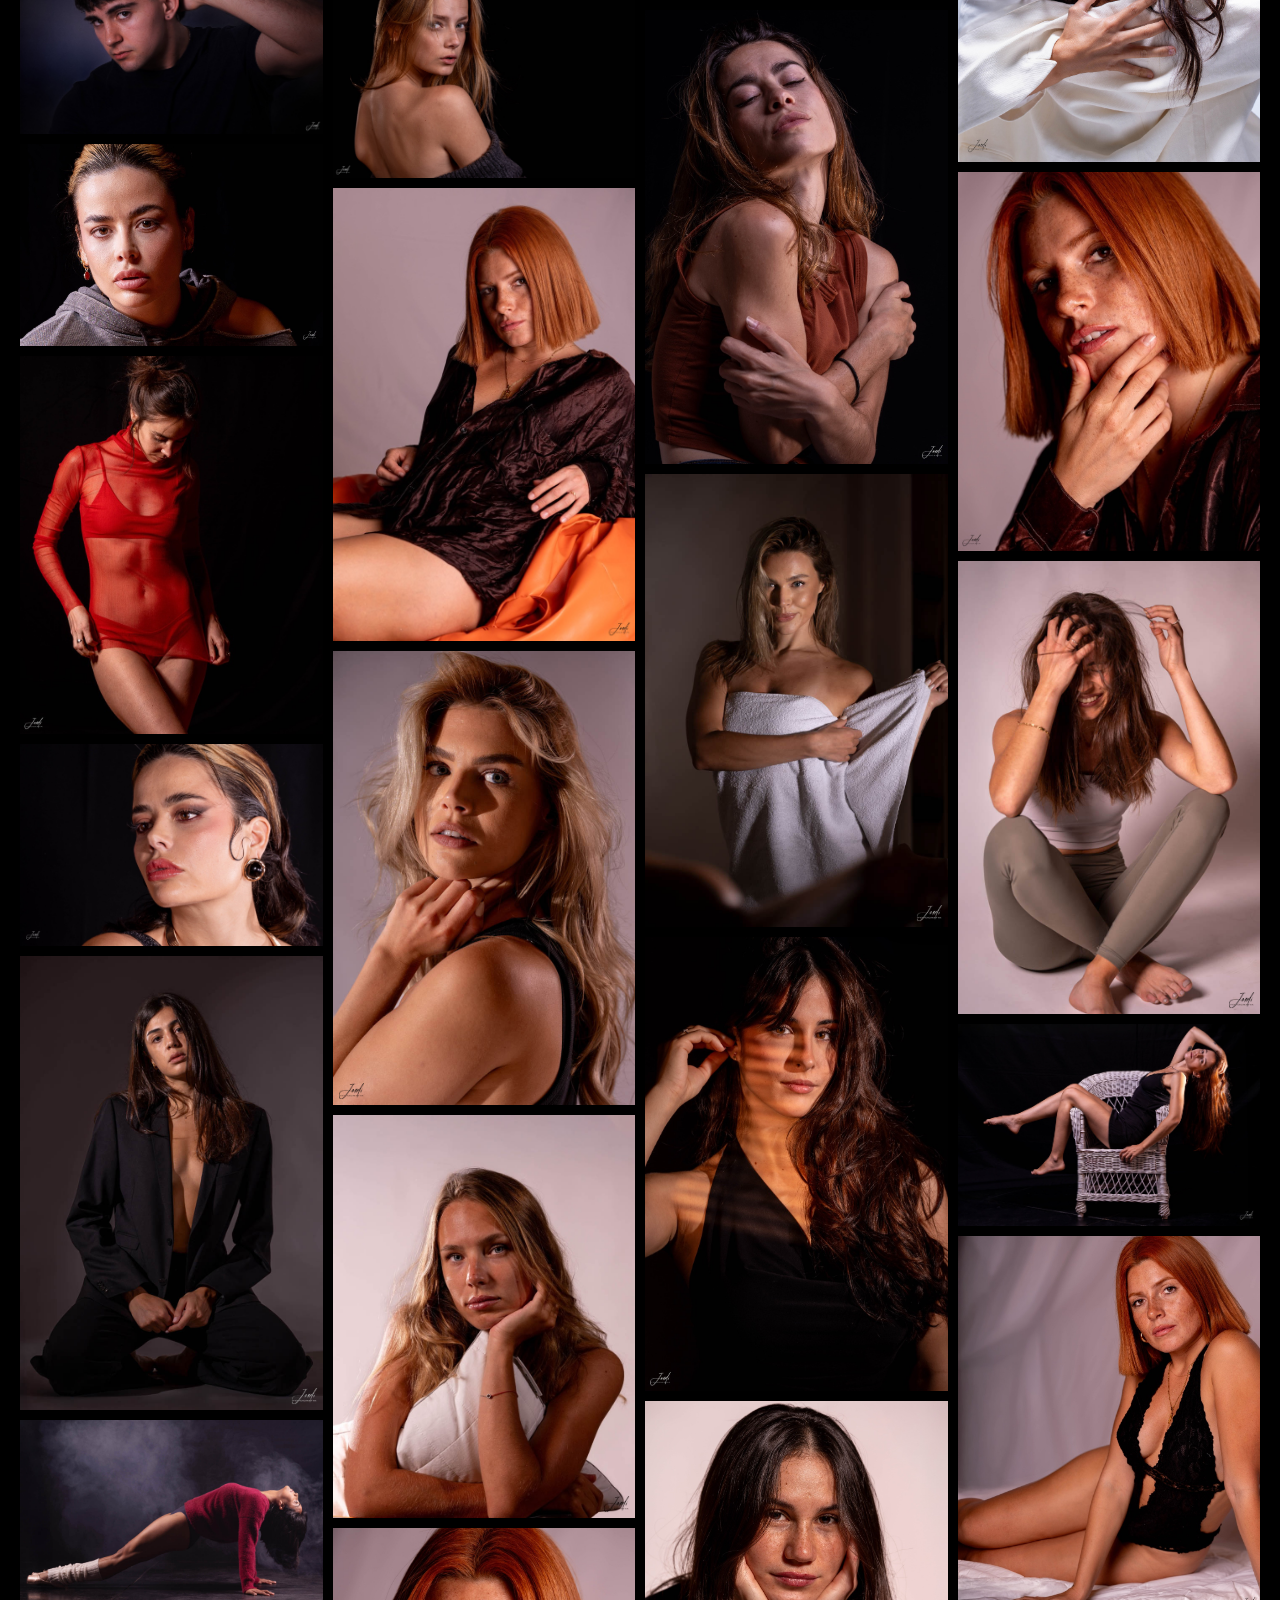
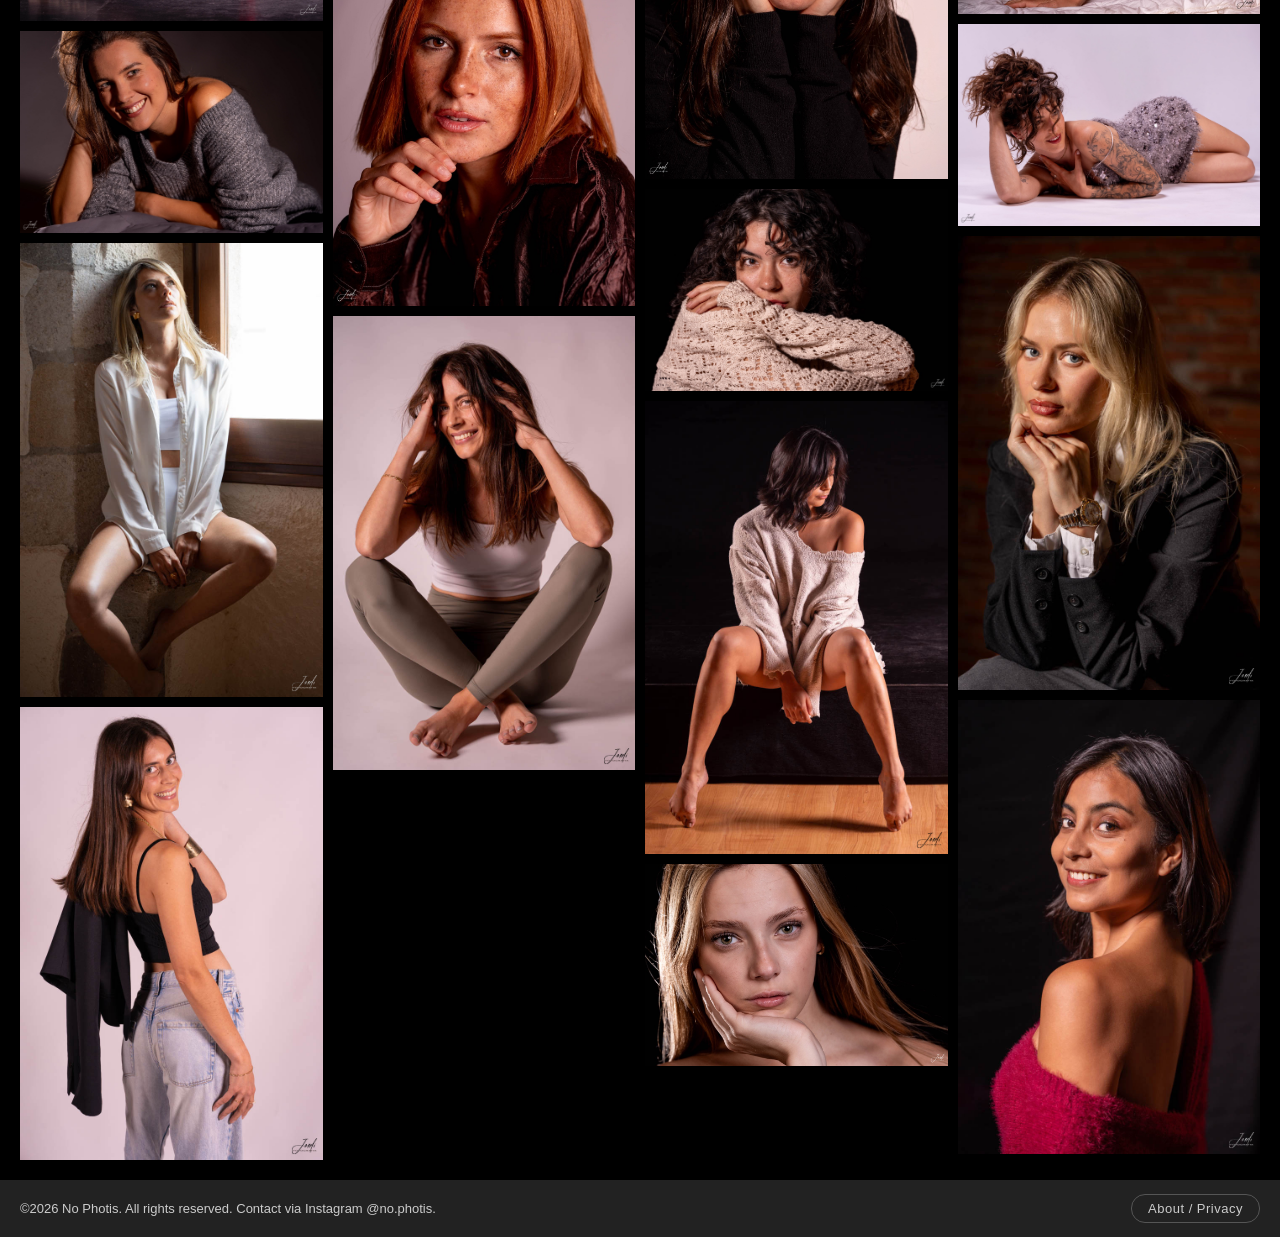
==== commit 2730e324: "noumenu" ====
--- a/beauty/index.html
+++ b/beauty/index.html
@@ -72,9 +72,9 @@
             </div>
         </nav>
         <div class="header-dreta">
+            <a class="menu-sessions" href="../sessions/index.html">SESSIONS I TARIFES</a>
             <!-- CONVOCATÒRIA: per mostrar el bàner, treu "hidden" -->
             <a id="convocatoria-banner" class="convocatoria-banner" href="../sessions-becades/index.html">Convocatòria oberta – Sessions becades</a>
-            <a class="menu-sessions" href="../sessions/index.html">SESSIONS I TARIFES</a>
         </div>
     </header>
 
--- a/style.css
+++ b/style.css
@@ -11,55 +11,75 @@
     padding: 10px 20px;
     display: flex;
     align-items: center;
-   /* justify-content: space-between; */
+    /* Si la zona dreta (convocatòria + sessions) no hi cap al costat del
+       menú, baixa a una línia pròpia, alineada a la dreta */
+    flex-wrap: wrap;
+    row-gap: 12px;
 }
 
 nav {
     display: flex;
     flex-wrap: wrap;
-    align-items: flex-start;
-    column-gap: 26px;
-    row-gap: 6px;
-}
-
-/* Cada grup temàtic: un títol i, a sota, la llista de seccions en horitzontal.
-   Només dues línies d'alçada perquè tot el menú s'encabeixi dins l'alçada del logo. */
+    min-width: 0;
+    /* Mai més ample que l'espai al costat del logo (100px + 28px de marge),
+       perquè el menú no baixi a sota del logo en pantalles mitjanes */
+    max-width: calc(100% - 128px);
+    align-items: center;
+    gap: 10px 24px;
+}
+
+/* Cada grup temàtic és una caixa amb el títol (PHOTO, BEAUTY, ZOOM). Totes
+   tenen la mateixa alçada i una amplada mínima, a totes les pàgines.
+   El grup actiu (la subpàgina que s'està veient) creix cap a la dreta i
+   mostra les seves seccions en línia dins la mateixa caixa, separades del
+   títol per una línia vertical. */
 .menu-group {
     display: flex;
-    flex-direction: column;
-    align-items: flex-start;
+    align-items: center;
+    min-width: 150px;
+    min-height: 44px;
+    box-sizing: border-box;
     border: 1px solid #333;
     border-radius: 10px;
-    padding: 6px 8px;
-    margin: -6px -8px;
 }
 
 .menu-group-title {
-    font-family: Calibri, sans-serif;
-    font-size: 13px;
+    flex: 1 0 auto;
+    box-sizing: border-box;
+    padding: 12px 18px;
+    text-align: center;
+    font-family: Calibri, sans-serif;
+    font-size: 15px;
     font-weight: bold;
-    letter-spacing: 2px;
+    letter-spacing: 3px;
     color: #999;
-    margin-bottom: 6px;
-}
-
-/* Quan el títol de grup és un enllaç cap a la subpàgina d'un altre grup temàtic */
+}
+
+/* Quan el títol de grup és un enllaç cap a la subpàgina d'un altre grup
+   temàtic, l'enllaç omple tota la caixa: tota la superfície és clicable */
 a.menu-group-title {
     text-decoration: none;
     cursor: pointer;
 }
 
-a.menu-group-title:hover {
+.menu-group:has(> a.menu-group-title):hover {
+    border-color: #888;
+    background-color: rgba(255, 255, 255, 0.08);
+}
+
+.menu-group:has(> a.menu-group-title):hover .menu-group-title {
     color: #fff;
 }
 
 .menu-group-links {
     list-style: none;
-    padding: 0;
     margin: 0;
+    padding: 0 7px 0 12px;
+    border-left: 1px solid #555;
     display: flex;
     flex-wrap: wrap;
-    gap: 8px;
+    align-items: center;
+    gap: 6px;
 }
 
 .menu-group-links li {
@@ -68,20 +88,20 @@
 
 .menu-group-links a {
     display: inline-block;
-    color: white;
+    color: #ddd;
     text-decoration: none;
     white-space: nowrap;
-    padding: 5px 18px;
-    background-color: black;
+    padding: 4px 16px;
     border-radius: 14px;
     font-family: Calibri, sans-serif;
     font-size: 14px;
     line-height: 1.6;
+    transition: background-color 0.2s ease, color 0.2s ease;
 }
 
 .menu-group-links a:hover {
-    background-color: white;
-    color: black;
+    background-color: rgba(255, 255, 255, 0.15);
+    color: #fff;
 }
 
 .menu-group-links a.active {
@@ -90,15 +110,50 @@
     font-weight: bold;
 }
 
-/* El grup temàtic actiu (la pàgina que s'està visualitzant) es distingeix
-   dels altres amb un marc més marcat i un fons lleugerament més clar. */
+/* El grup temàtic actiu es distingeix dels altres amb un marc més marcat
+   i un fons lleugerament més clar */
 .menu-group.active-group {
     border-color: #888;
     background-color: rgba(255, 255, 255, 0.08);
 }
 
 .menu-group.active-group .menu-group-title {
-    color: #fff;
+    flex: 0 0 auto;
+    padding-right: 14px;
+    color: #fff;
+}
+
+@media (max-width: 700px) {
+    nav {
+        gap: 8px 12px;
+    }
+    .menu-group {
+        min-width: 0;
+        min-height: 38px;
+    }
+    .menu-group-title {
+        padding: 10px 12px;
+        font-size: 13px;
+        letter-spacing: 2px;
+    }
+    /* Al mòbil el grup actiu ocupa tota la línia: títol a dalt i les
+       seccions a sota, perquè hi càpiguen sense estrènyer-se */
+    .menu-group.active-group {
+        flex-basis: 100%;
+        flex-wrap: wrap;
+        order: 1;
+    }
+    .menu-group.active-group .menu-group-title {
+        flex-basis: 100%;
+        text-align: left;
+        padding-bottom: 4px;
+    }
+    .menu-group-links {
+        border-left: none;
+        padding: 0 6px 8px;}
+    .menu-group-links a {
+        padding: 4px 12px;
+    }
 }
 
 main {
@@ -128,12 +183,21 @@
 .grid-item {
     position: relative;
     overflow: hidden; /* Important per no sobresortir en l'animació de hover */
-}
-
+    background-color: #111; /* Espai reservat mentre la foto es descarrega */
+}
+
+/* Les fotos s'afegeixen al mosaic amb la seva mida ja reservada (script.js
+   en coneix la proporció abans de col·locar-les) i apareixen amb un fos,
+   de manera que cap foto desplaça les que ja s'estan mostrant. */
 #gallery .grid img {
     display: block;
     cursor: pointer;
-    transition: transform 0.3s ease;
+    opacity: 0;
+    transition: transform 0.3s ease, opacity 0.5s ease;
+}
+
+#gallery .grid img.loaded {
+    opacity: 1;
 }
 
 #gallery .grid img:hover {
@@ -151,12 +215,17 @@
 
 .mosaic-justified .grid-item {
     height: 260px;
-}
-
+    max-width: 100%;
+}
+
+/* L'amplada surt dels atributs width/height que posa script.js (proporció
+   coneguda abans de la descàrrega). Si una panoràmica no hi cap, es retalla
+   lleugerament en lloc de deformar-se. */
 .mosaic-justified #gallery .grid img {
     height: 100%;
     width: auto;
     max-width: 100%;
+    object-fit: cover;
 }
 
 @media (max-width: 700px) {
@@ -376,17 +445,16 @@
    /sessions i /sessions-becades. Tots els textos i preus són a l'HTML.
    ============================================================ */
 
-/* Zona dreta de la capçalera: bàner de convocatòria (si es mostra) i botó
-   "Sessions i tarifes", a la mateixa alçada que el menú */
+/* Segona línia de la capçalera, centrada: bàner de convocatòria i botó
+   "Sessions i tarifes". Només apareix a BEAUTY (i a /sessions i
+   /sessions-becades), que és on arriba studio.nophotis.com. */
 .header-dreta {
-    margin-left: auto;
-    align-self: center;
+    flex-basis: 100%;
     display: flex;
     align-items: center;
     flex-wrap: wrap;
-    justify-content: flex-end;
+    justify-content: center;
     gap: 10px 14px;
-    padding-left: 20px;
 }
 
 .menu-sessions {
@@ -451,13 +519,9 @@
         flex: 1 1 0;
         min-width: 0;
     }
-    .header-dreta {
-        flex-basis: 100%;
-        padding-left: 0;
-    }
     .convocatoria-banner {
         white-space: normal;
-        text-align: right;
+        text-align: center;
     }
 }
 
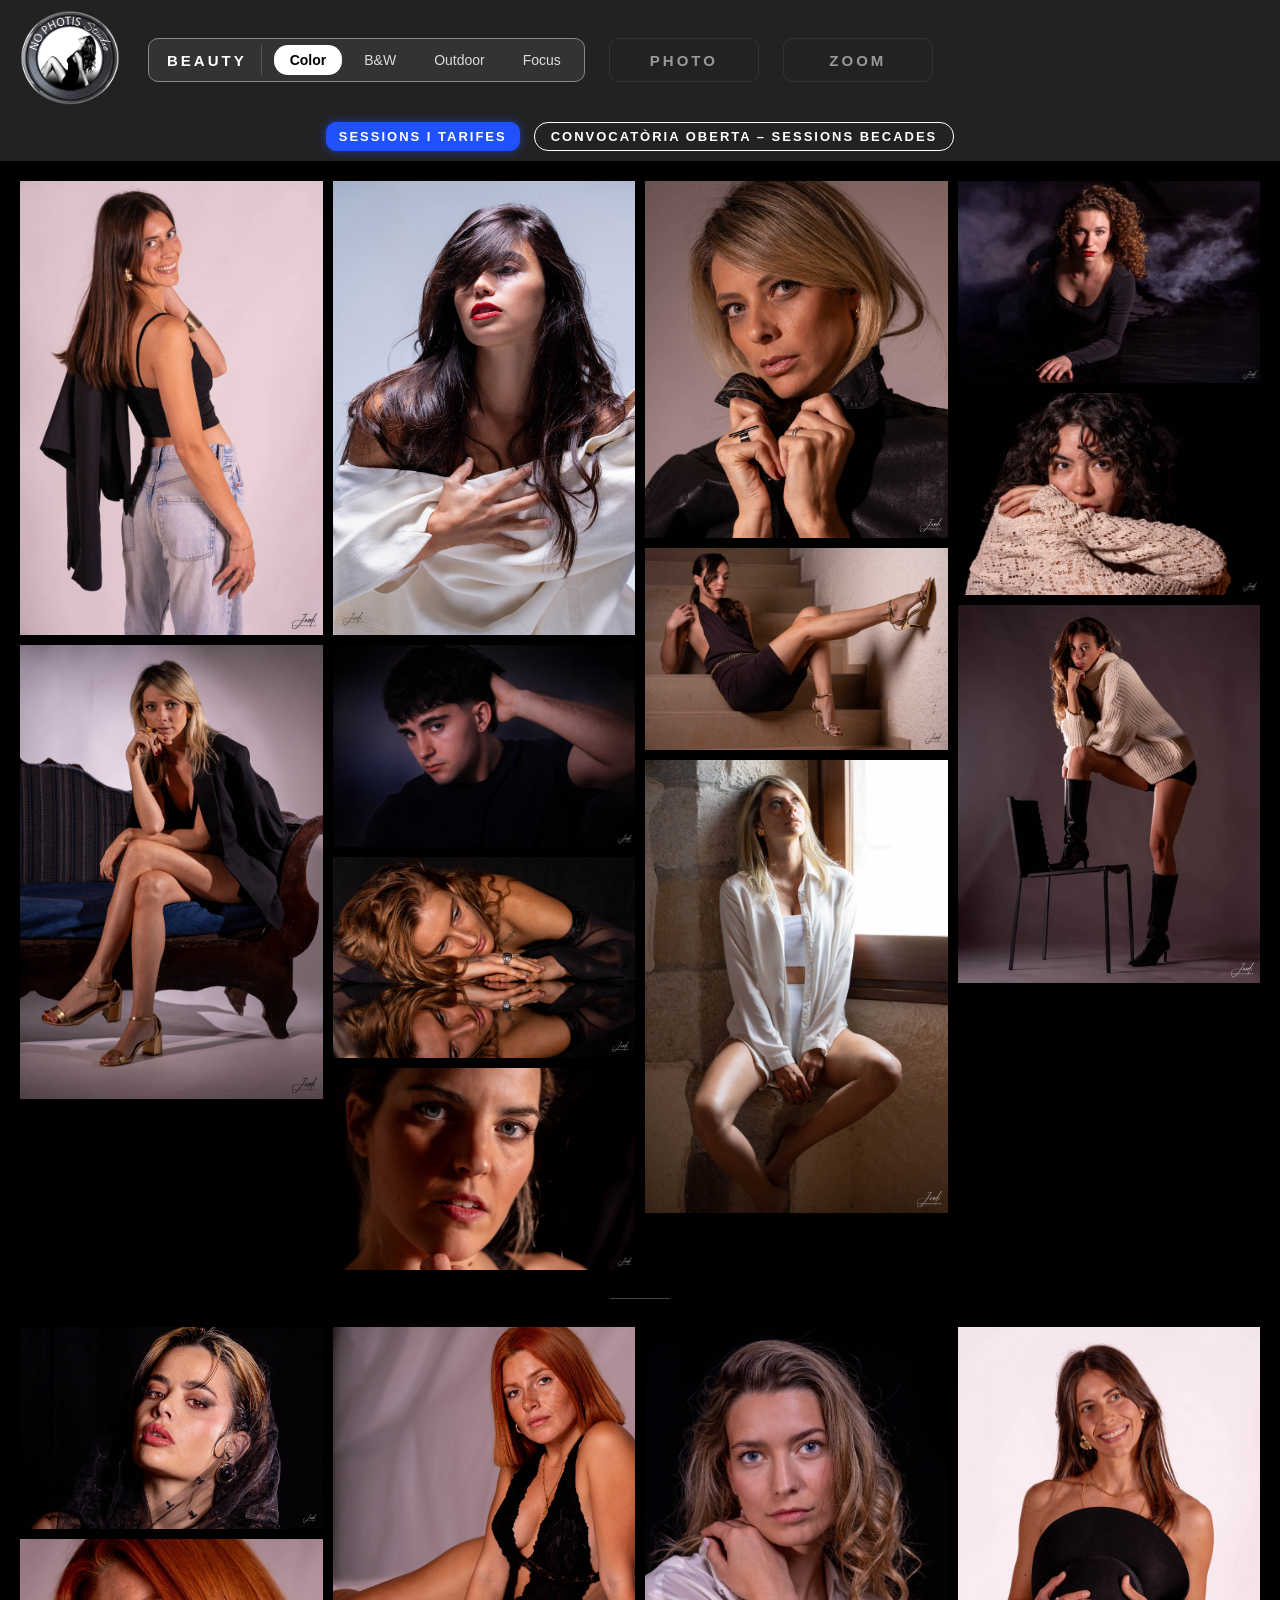
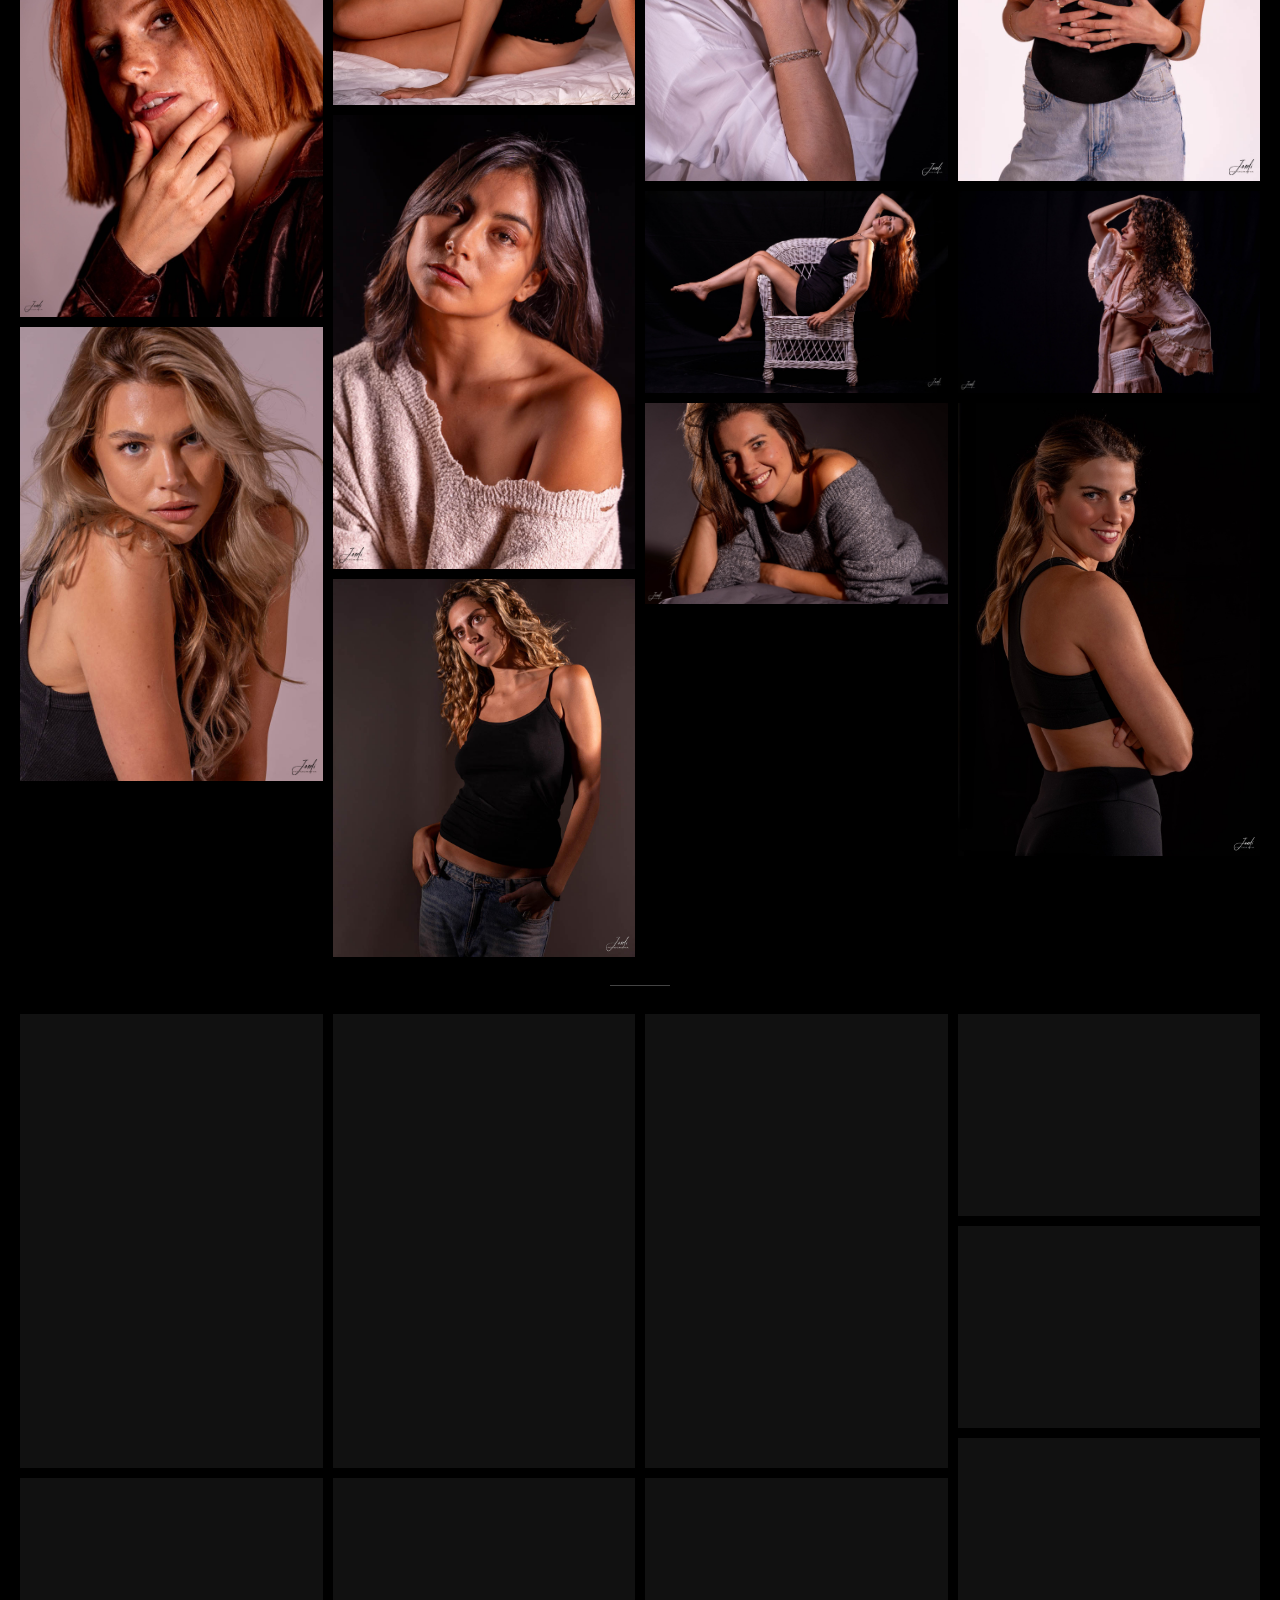
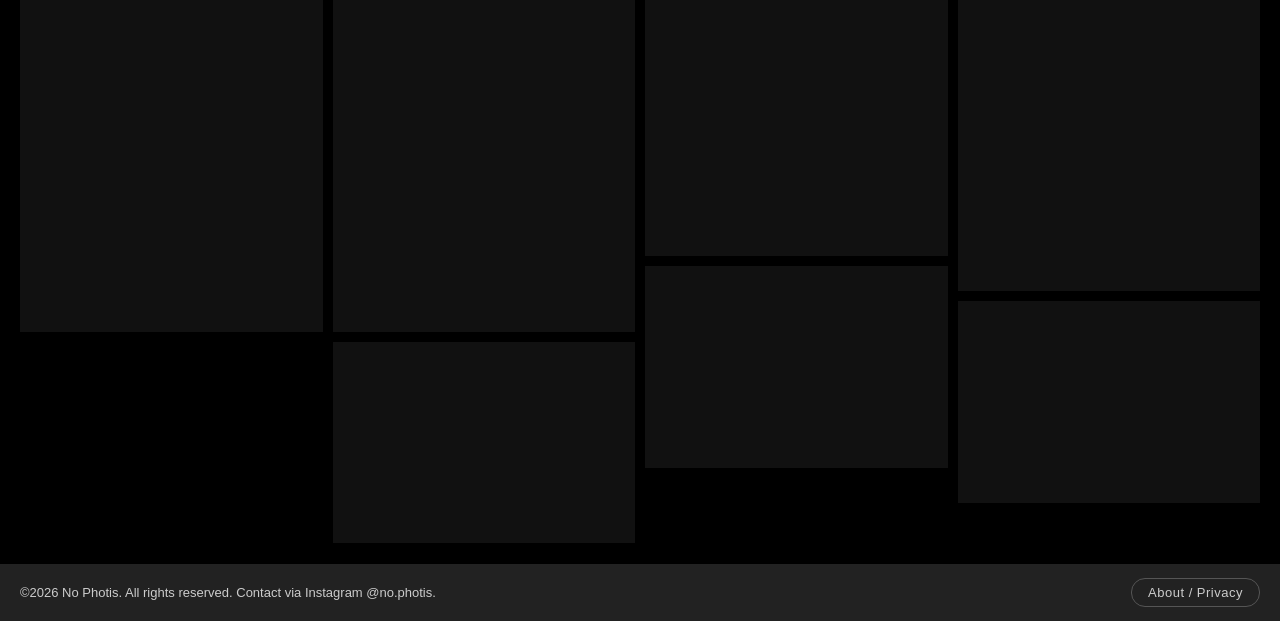
==== commit 5a3f68cb: "noufix" ====
--- a/beauty/index.html
+++ b/beauty/index.html
@@ -104,6 +104,6 @@
         window.IMG_BASE = '../img/';
         window.MOSAIC_TYPE = 'columns';
     </script>
-    <script src="../script.js"></script>
+    <script src="../script.js?v=20261121b"></script>
 </body>
 </html>
--- a/style.css
+++ b/style.css
@@ -170,10 +170,12 @@
      'modular'   -> grid asimètric amb punts focals (lògica a script.js)
    script.js afegeix la classe `mosaic-<tipus>` al <body>; els blocs de sota
    defineixen l'estil de cada tipus. Per afegir-ne un de nou, crea un bloc
-   `.mosaic-<nom> #gallery .grid { ... }` seguint el mateix patró.
+   `.mosaic-<nom> #gallery .grid-batch { ... }` seguint el mateix patró.
+   Les fotos es carreguen per grups: cada grup és un .grid-batch dins del
+   .grid, i el layout del mosaic s'aplica a cada .grid-batch.
    ============================================================ */
 
-#gallery .grid {
+#gallery .grid-batch {
     display: flex;
     flex-wrap: wrap;
     gap: 10px;
@@ -209,7 +211,7 @@
    una mida semblant (per alçada) en lloc que l'horitzontal surti molt més
    petita. Centrada perquè la darrera fila (incompleta) no quedi despenjada
    a l'esquerra. ---- */
-.mosaic-justified #gallery .grid {
+.mosaic-justified #gallery .grid-batch {
     justify-content: center;
 }
 
@@ -235,7 +237,7 @@
 }
 
 /* ---- columns: mosaic clàssic per columnes ---- */
-.mosaic-columns #gallery .grid {
+.mosaic-columns #gallery .grid-batch {
     display: block;
     columns: 280px;
     column-gap: 10px;
@@ -259,7 +261,7 @@
    fotos reben una columna extra com a punt focal. L'alçada resultant es
    calcula a partir de l'alçada renderitzada, perquè la imatge s'hi ajusti
    exactament sense retallar-se ni deixar marge negre. ---- */
-.mosaic-modular #gallery .grid {
+.mosaic-modular #gallery .grid-batch {
     display: grid;
     grid-template-columns: repeat(auto-fill, minmax(230px, 1fr));
     grid-auto-rows: 10px;
@@ -282,6 +284,20 @@
 .mosaic-modular main {
     max-width: 2000px;
     margin: 0 auto;
+}
+
+/* Separador entre grups de fotos (script.js les carrega per grups de 12) */
+.grid-separator {
+    width: 60px;
+    height: 1px;
+    margin: 28px auto;
+    background-color: #444;
+}
+
+/* Marca invisible al final de la galeria: script.js l'observa per demanar
+   el grup de fotos següent quan l'usuari s'hi acosta fent scroll */
+.grid-sentinel {
+    height: 1px;
 }
 
 /* Estils per al nom del fitxer sota cada imatge del grid */
@@ -318,6 +334,7 @@
     position: relative;
     width: 90%; /* Canviat max-width per width */
     height: 90vh; /* Canviat max-height per height i usant vh */
+    min-width: 0; /* Que la mida de la foto no condicioni la del contenidor (script.js el mesura) */
     display: flex;
     align-items: center;
     justify-content: center;
@@ -496,12 +513,36 @@
     border: 1px solid #fff;
     border-radius: 14px;
     padding: 6px 16px;
+    /* Pulsació suau de la brillantor del blanc (text, vora i resplendor) */
+    animation: convocatoria-brillo 2s ease-in-out infinite;
+}
+
+@keyframes convocatoria-brillo {
+    0%, 100% {
+        color: #6e6e6e;
+        border-color: #6e6e6e;
+        text-shadow: none;
+        box-shadow: none;
+    }
+    50% {
+        color: #fff;
+        border-color: #fff;
+        text-shadow: 0 0 8px #fff, 0 0 16px rgba(255, 255, 255, 0.7);
+        box-shadow: 0 0 18px rgba(255, 255, 255, 0.75), inset 0 0 8px rgba(255, 255, 255, 0.35);
+    }
 }
 
 .convocatoria-banner:hover,
 .convocatoria-banner:focus-visible {
+    animation: none;
     background-color: #fff;
     color: #000;
+}
+
+@media (prefers-reduced-motion: reduce) {
+    .convocatoria-banner {
+        animation: none;
+    }
 }
 
 .convocatoria-banner[hidden] {
@@ -607,6 +648,68 @@
     border-color: #ccc;
 }
 
+/* Línia solitària sota les targetes de serveis (polas soles) */
+.serveis-extra {
+    margin: 16px 0 0;
+    color: #ccc;
+}
+
+/* Plataformes (Litmind, Apreia), abans de Serveis */
+.plataformes-intro {
+    margin: 0 0 14px;
+    color: #ccc;
+}
+
+.plataformes-llista {
+    list-style: none;
+    margin: 0;
+    padding: 0;
+    display: grid;
+    grid-template-columns: 1fr;
+    gap: 10px;
+}
+
+@media (min-width: 640px) {
+    .plataformes-llista {
+        grid-template-columns: repeat(2, 1fr);
+    }
+}
+
+.plataformes-llista a {
+    display: flex;
+    align-items: center;
+    gap: 14px;
+    height: 100%;
+    box-sizing: border-box;
+    padding: 12px 16px;
+    background-color: #111;
+    border: 1px solid #333;
+    border-radius: 10px;
+    text-decoration: none;
+    font-size: 14px;
+    line-height: 1.4;
+    color: #ccc;
+    transition: border-color 0.2s ease;
+}
+
+.plataformes-llista a:hover,
+.plataformes-llista a:focus-visible {
+    border-color: #888;
+}
+
+.plataformes-llista img {
+    flex: 0 0 auto;
+    width: 40px;
+    height: auto;
+    border-radius: 8px;
+}
+
+.plataformes-llista strong {
+    display: block;
+    color: #fff;
+    font-size: 15px;
+}
+
 /* Targetes de serveis: una columna al mòbil, 2–3 a escriptori */
 .serveis-grid {
     display: grid;
@@ -675,8 +778,9 @@
 
 /* Bloc de becades: diferenciat però sobri */
 .becades-bloc {
-    background-color: #151515;
-    border: 1px solid #444;
+    /* Blau fosc del mateix to que el botó "Sessions i tarifes" (#1f51ff) */
+    background-color: #0d1638;
+    border: 1px solid rgba(31, 81, 255, 0.55);
     border-radius: 10px;
     padding: 4px 20px 20px;
     margin-top: 40px;
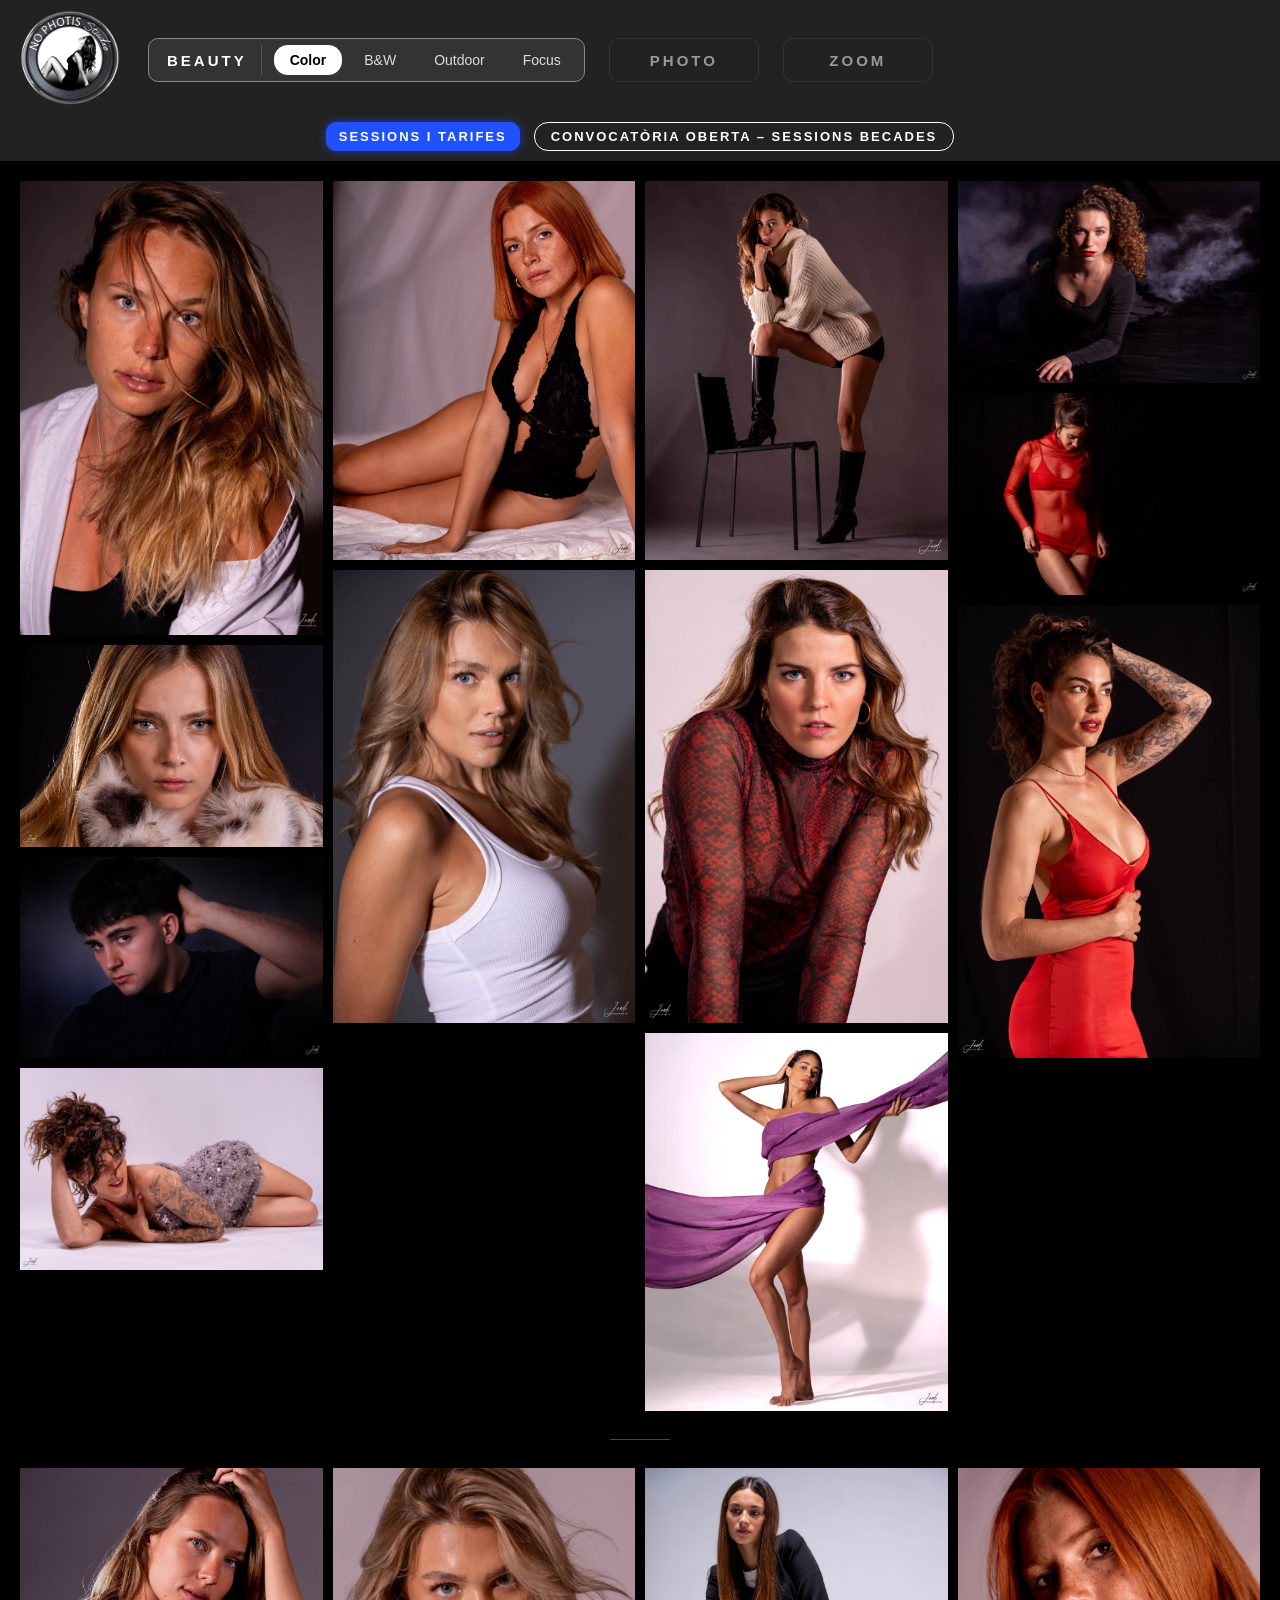
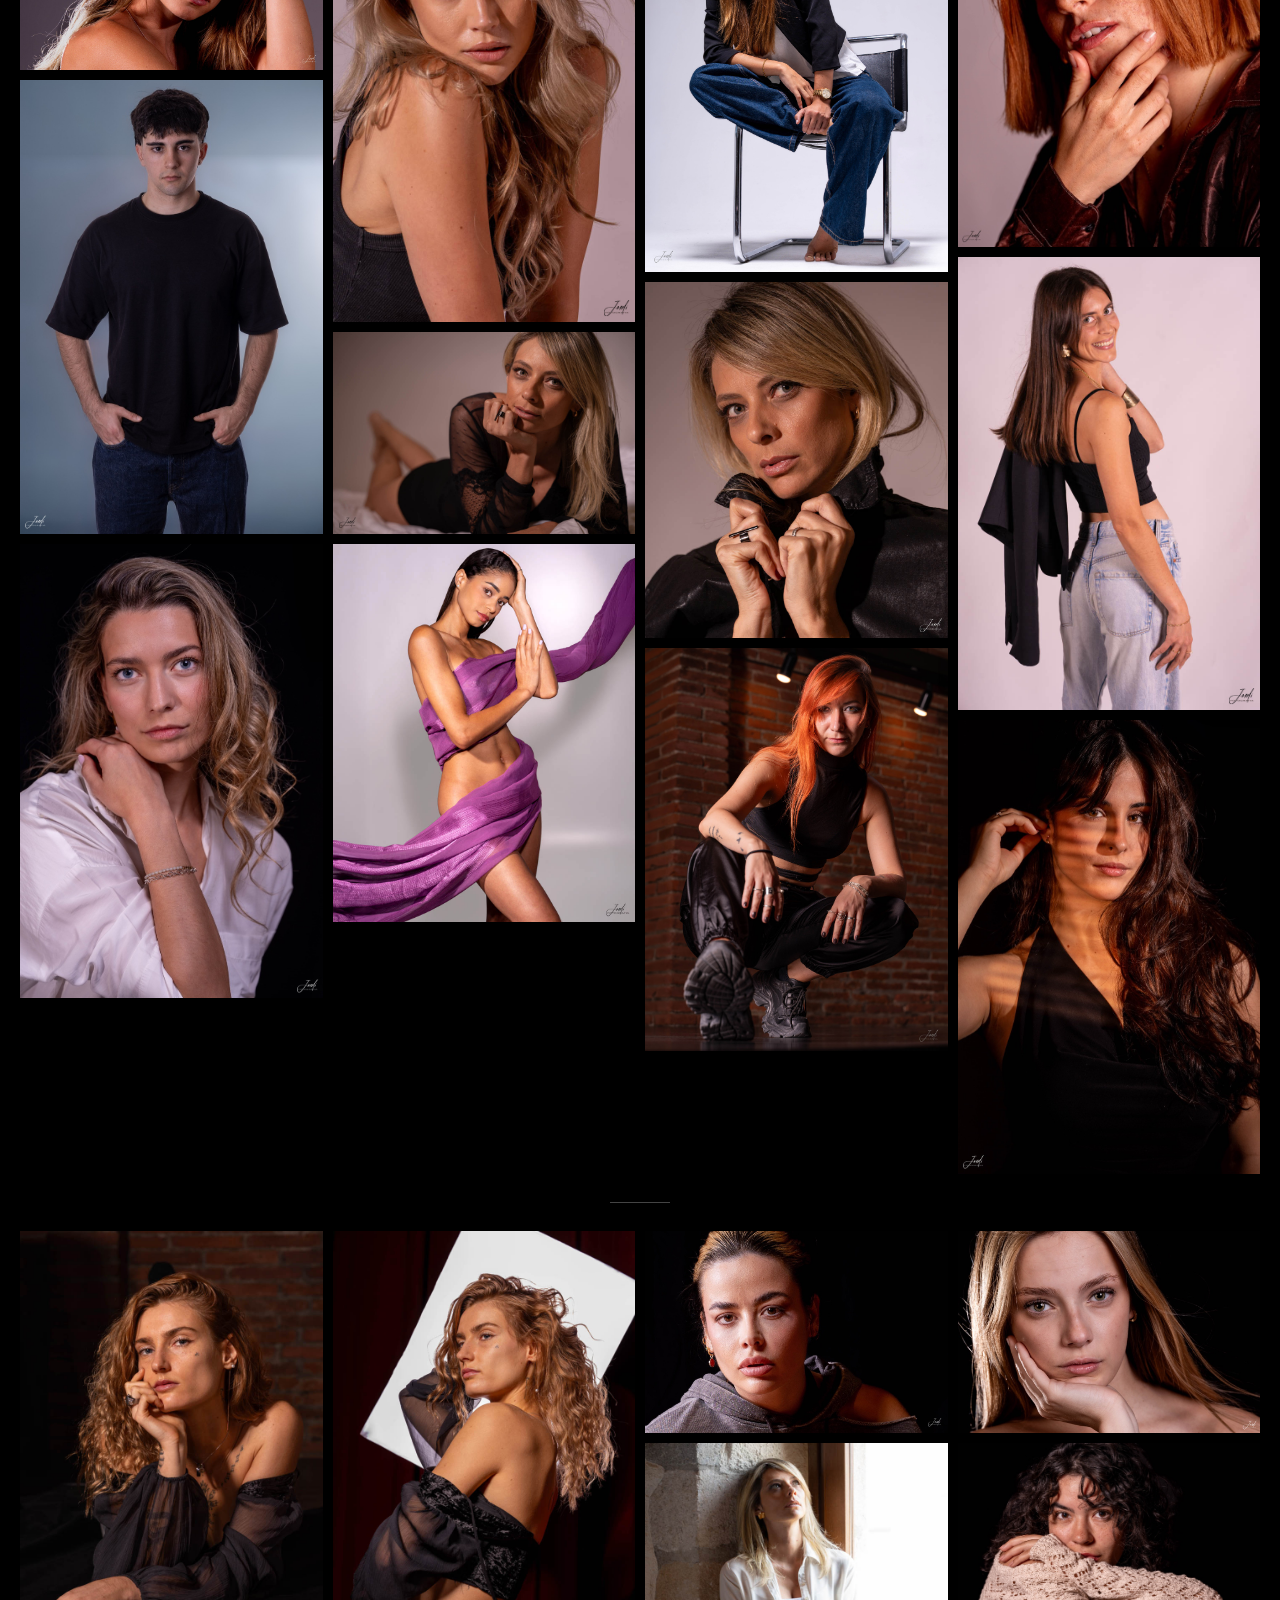
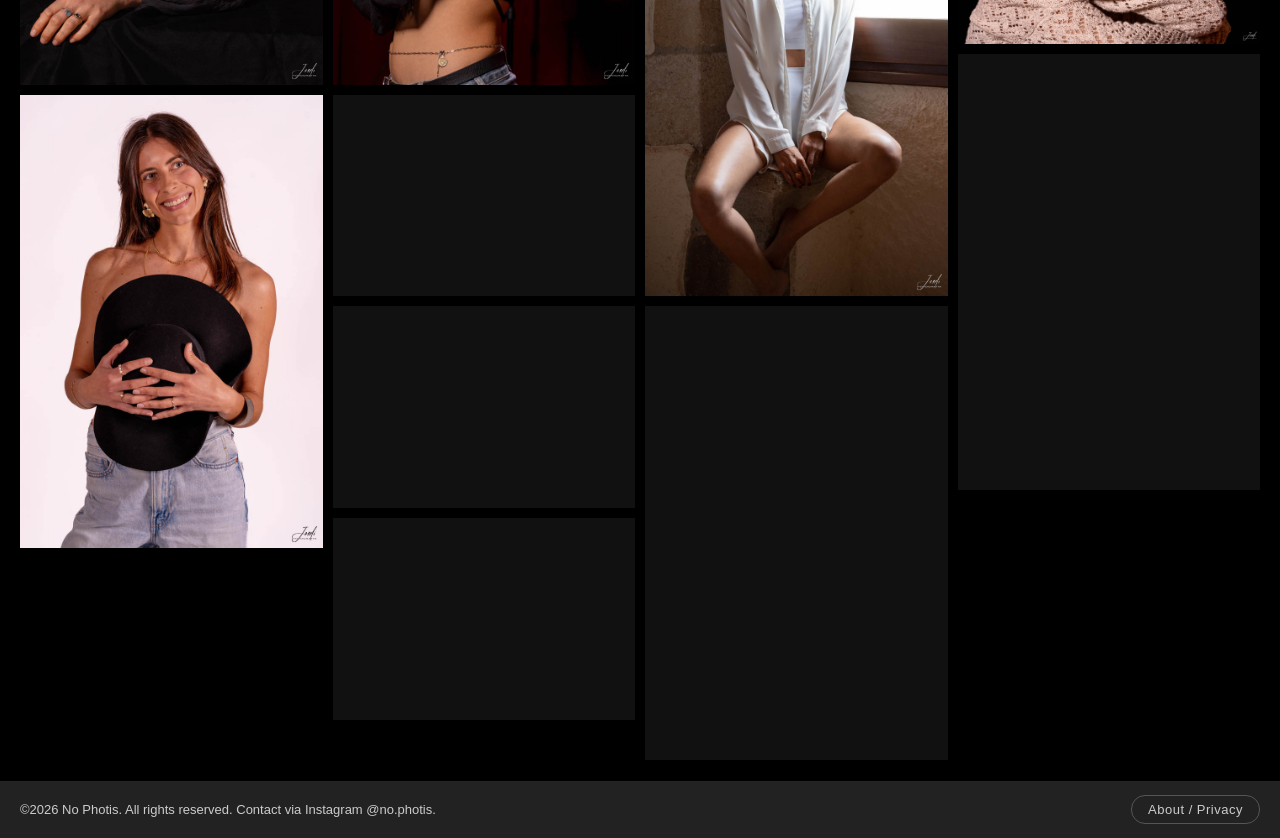
==== commit f9837d93: "debug" ====
--- a/beauty/index.html
+++ b/beauty/index.html
@@ -104,6 +104,6 @@
         window.IMG_BASE = '../img/';
         window.MOSAIC_TYPE = 'columns';
     </script>
-    <script src="../script.js?v=20261121b"></script>
+    <script src="../script.js?v=20261121c"></script>
 </body>
 </html>
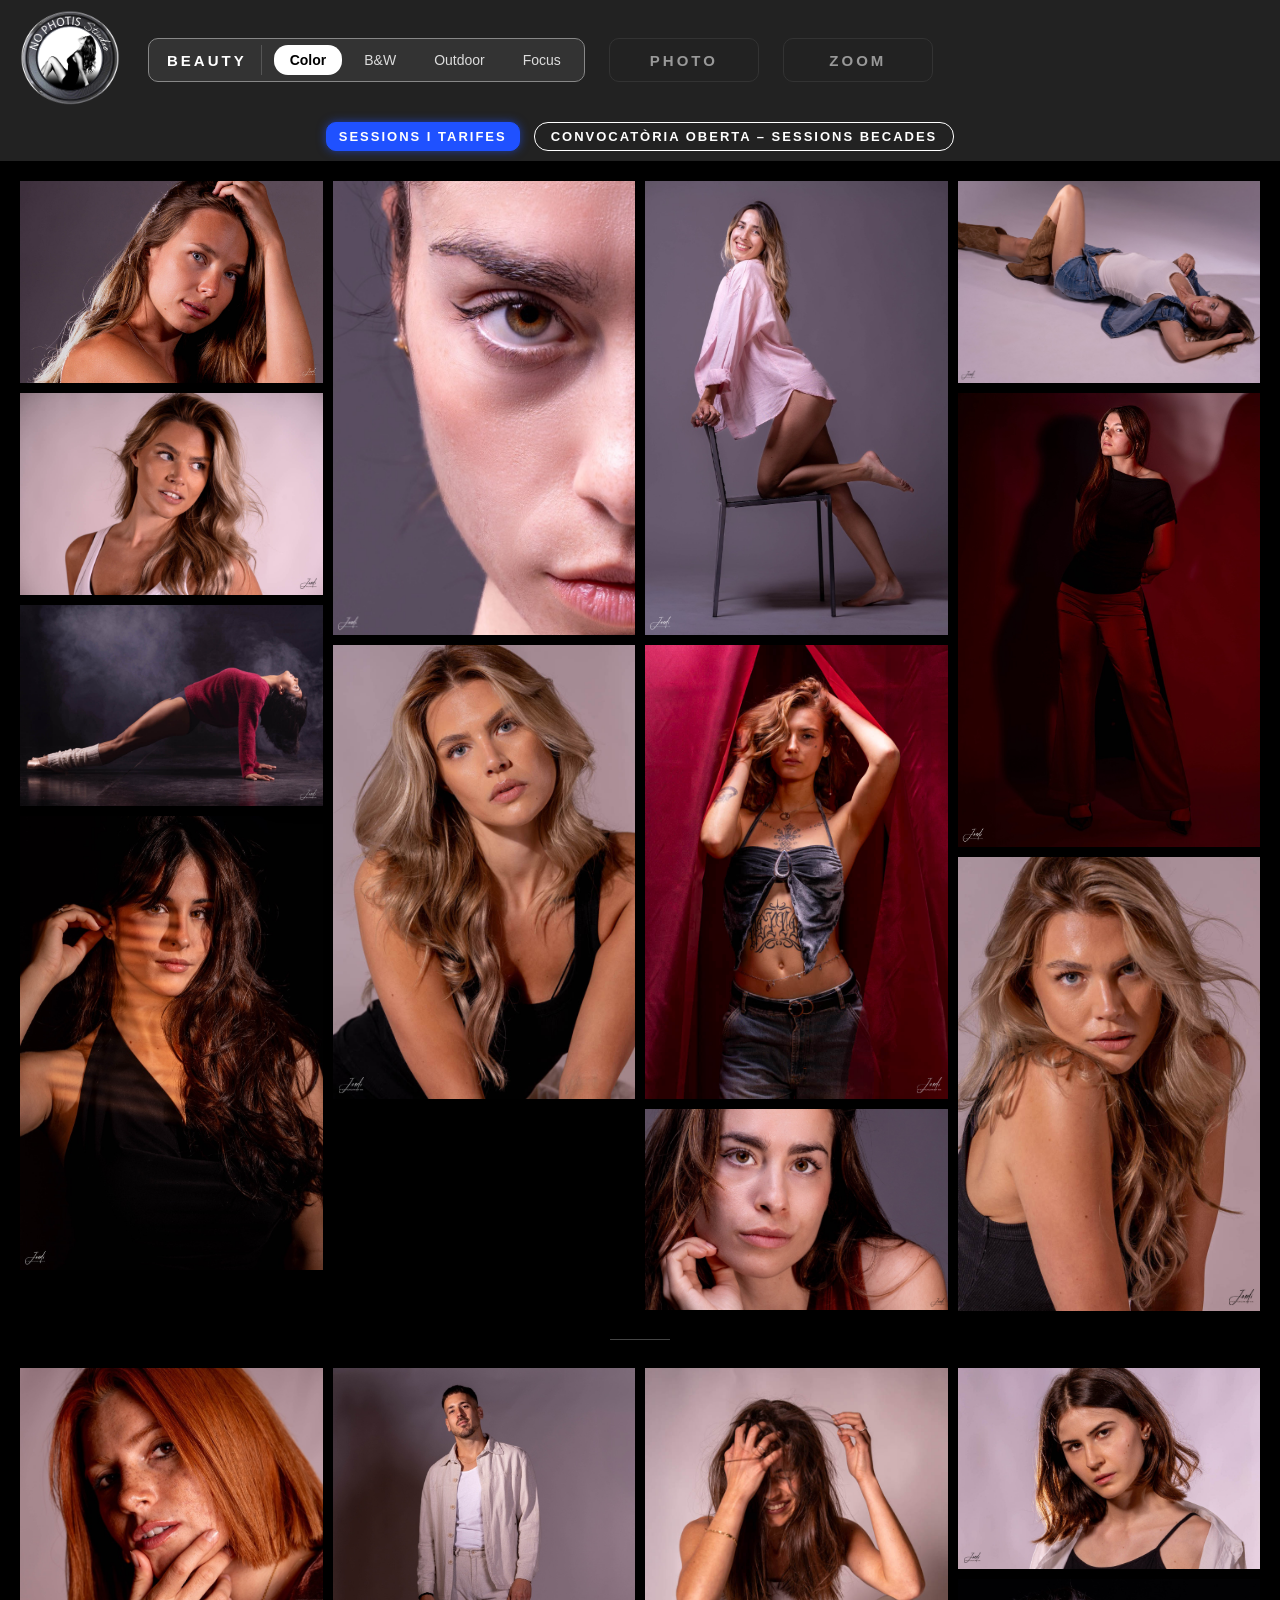
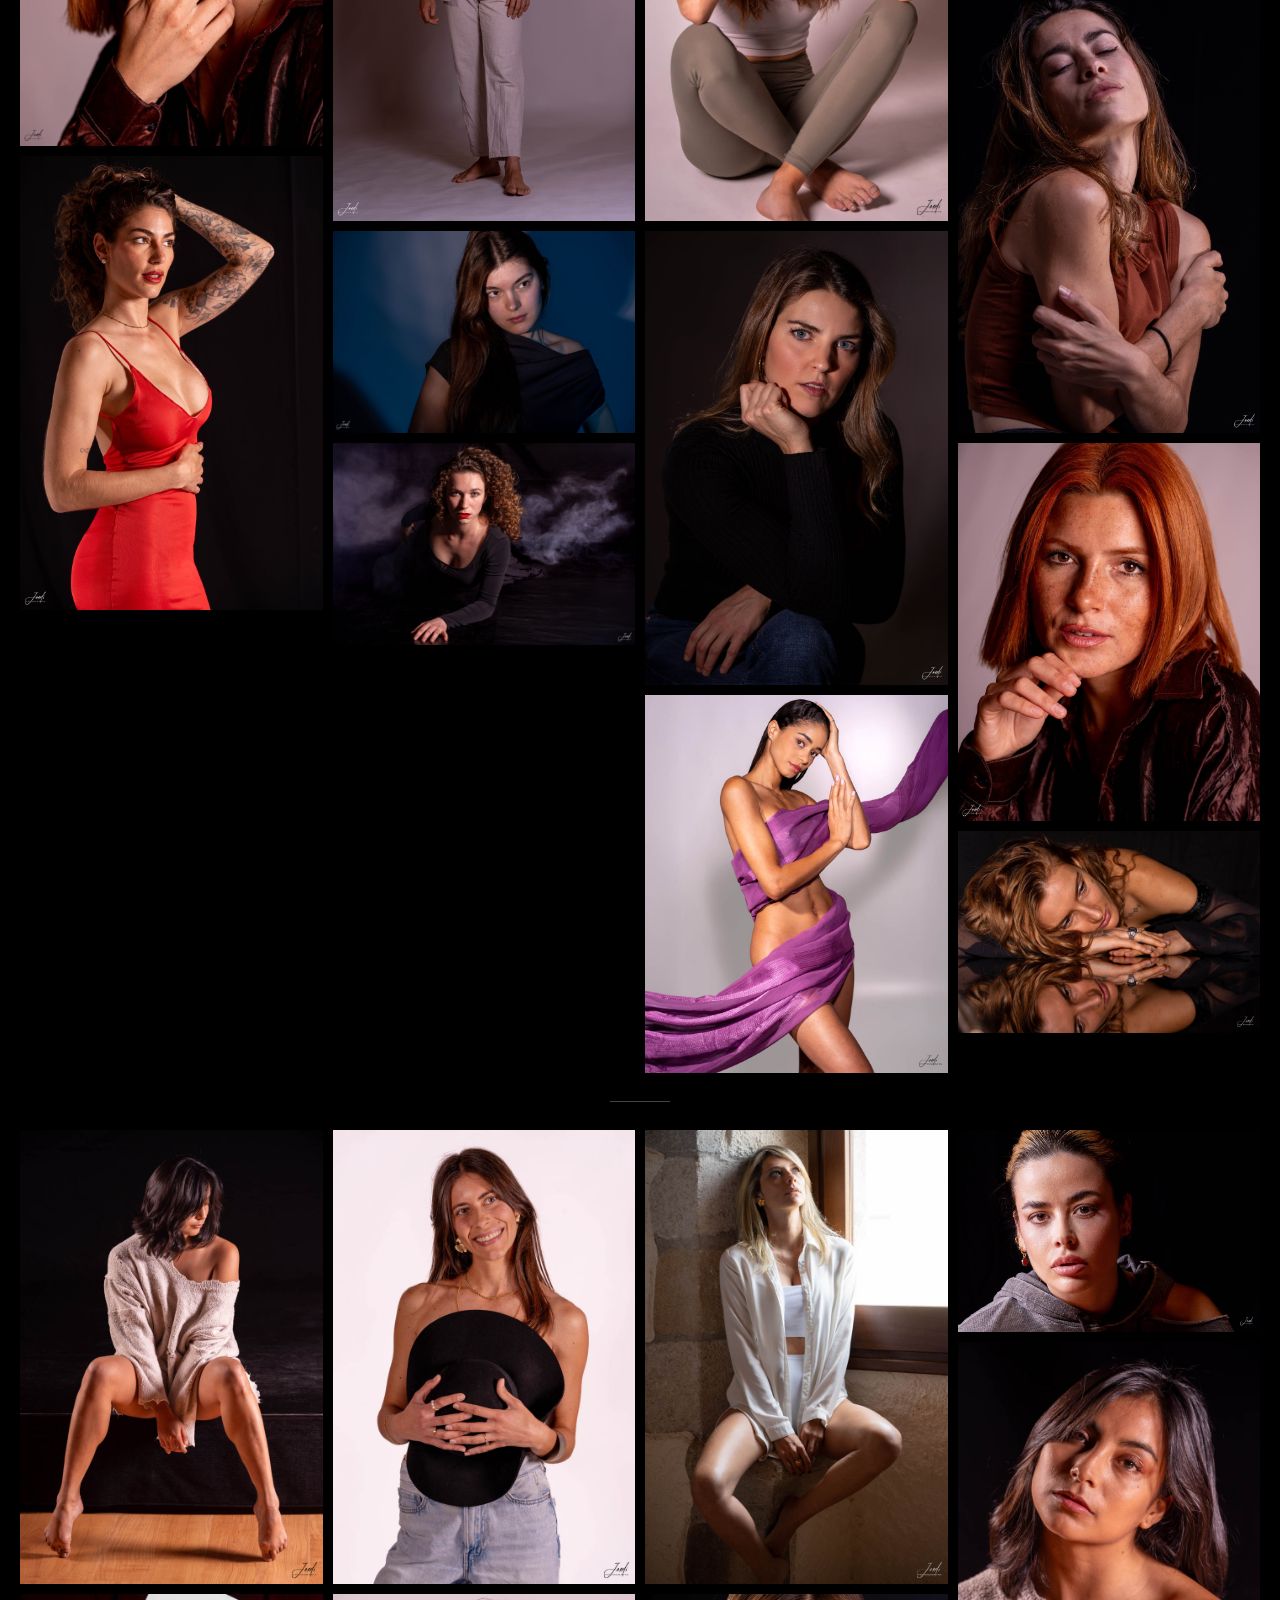
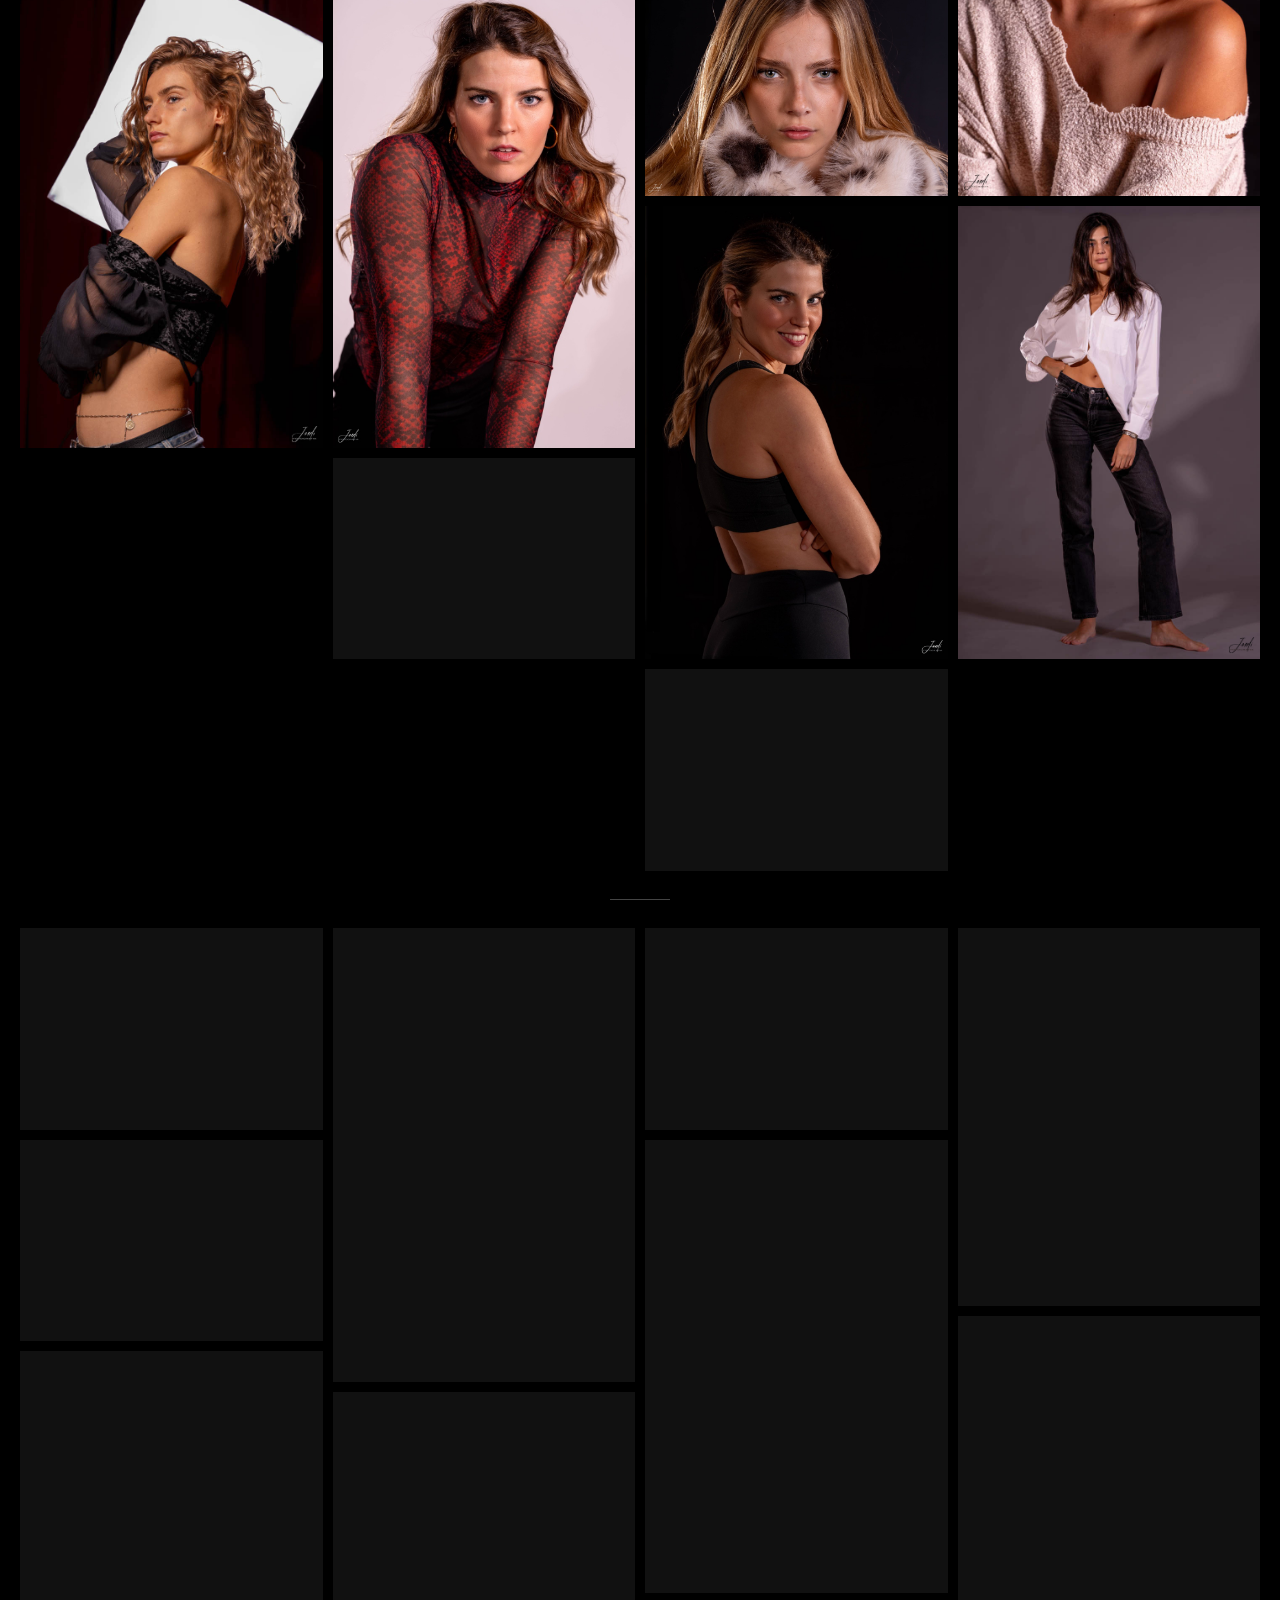
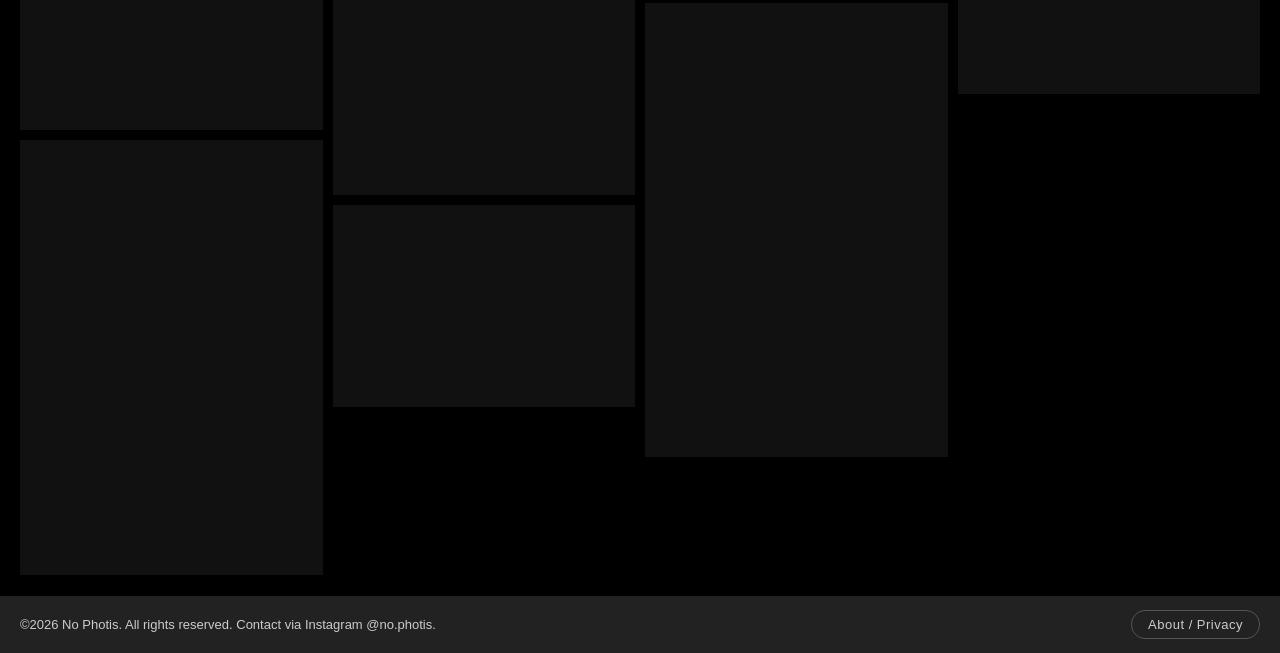
==== commit 5b5e799f: "d" ====
--- a/beauty/index.html
+++ b/beauty/index.html
@@ -104,6 +104,6 @@
         window.IMG_BASE = '../img/';
         window.MOSAIC_TYPE = 'columns';
     </script>
-    <script src="../script.js?v=20261121c"></script>
+    <script src="../script.js?v=20261121d"></script>
 </body>
 </html>
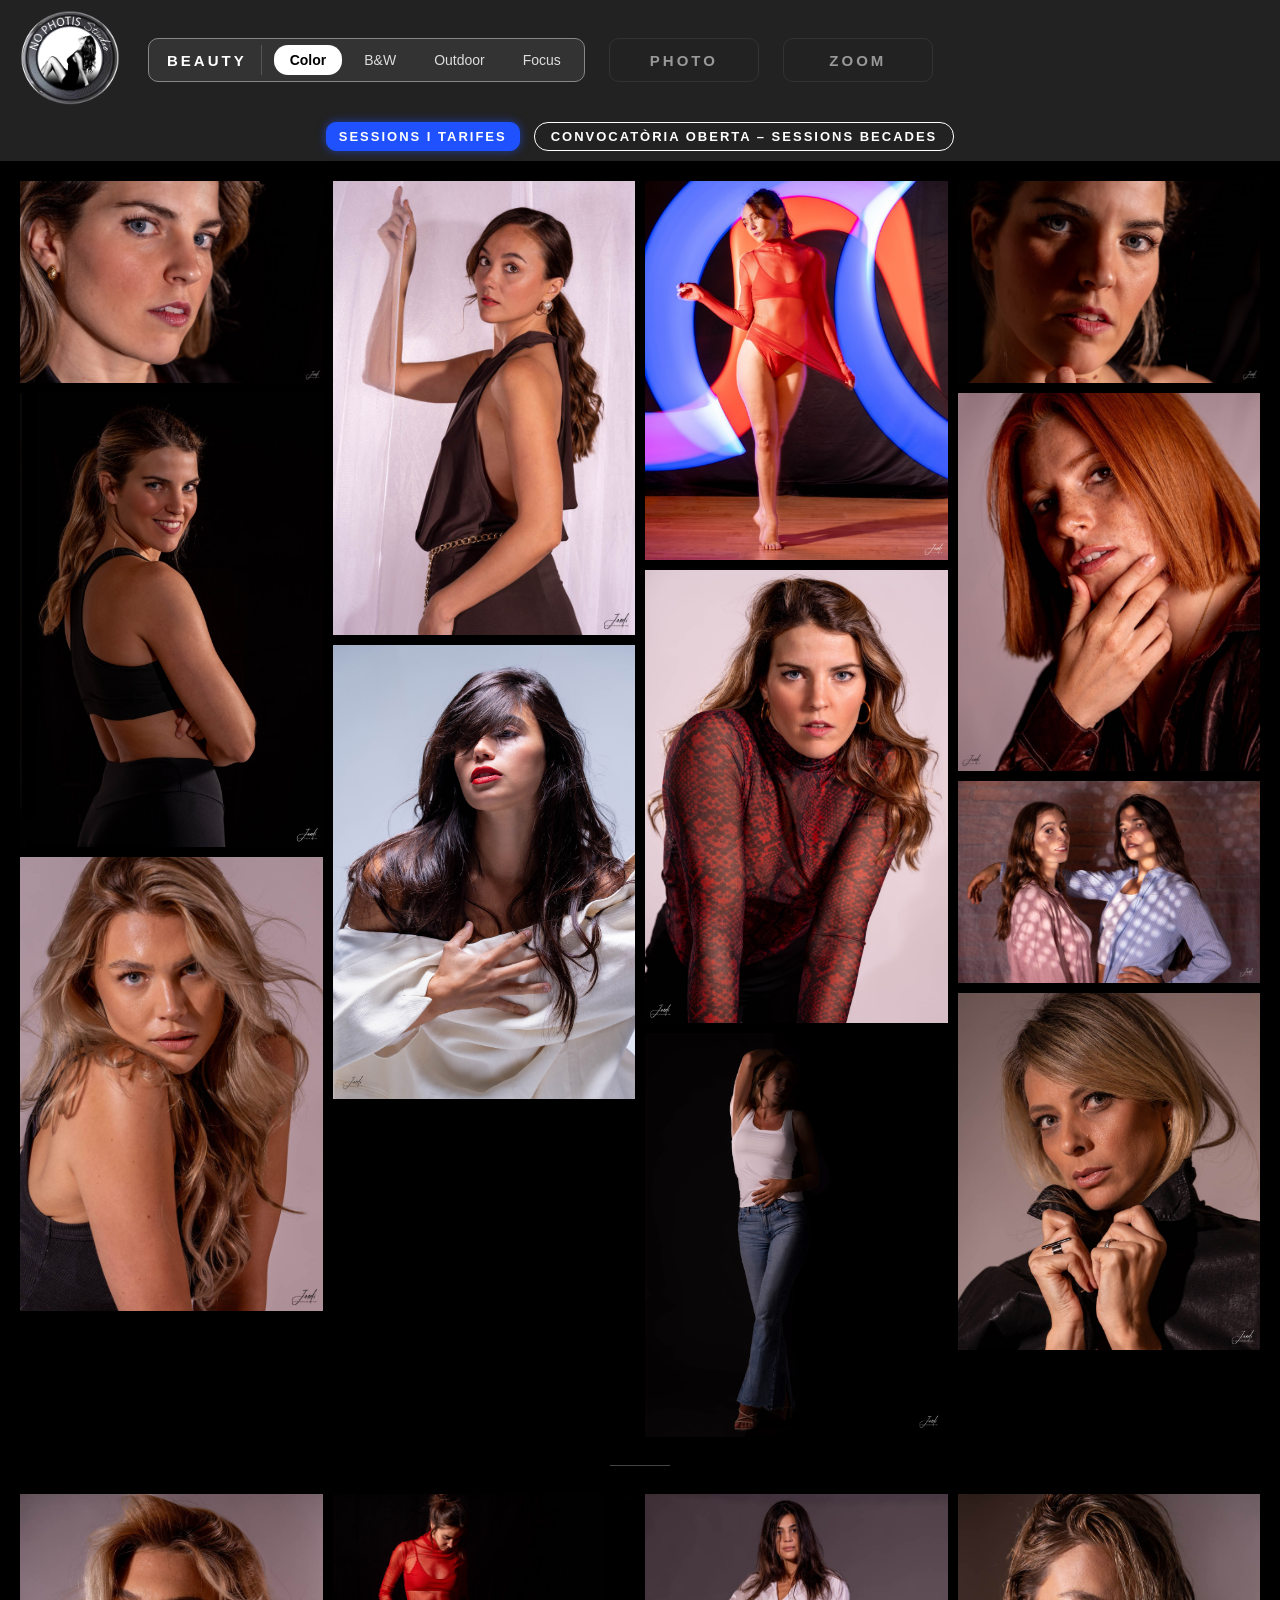
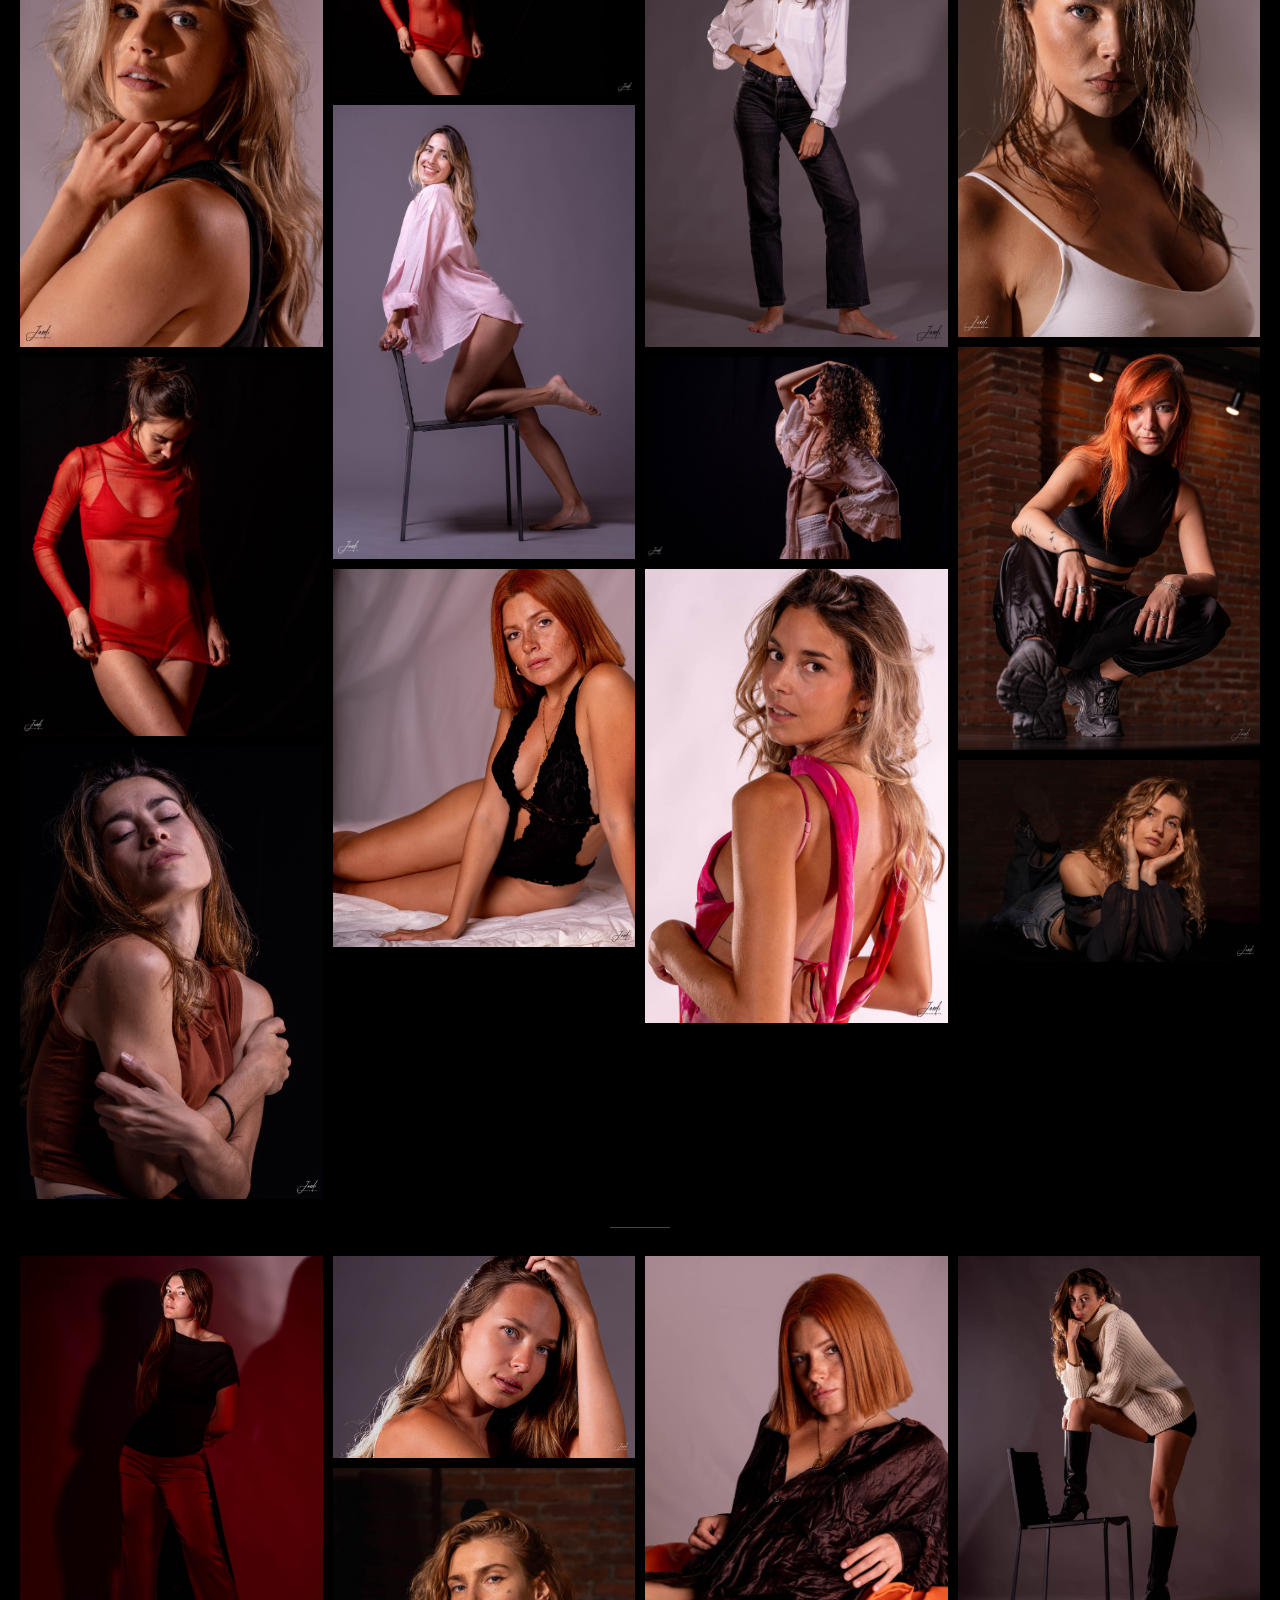
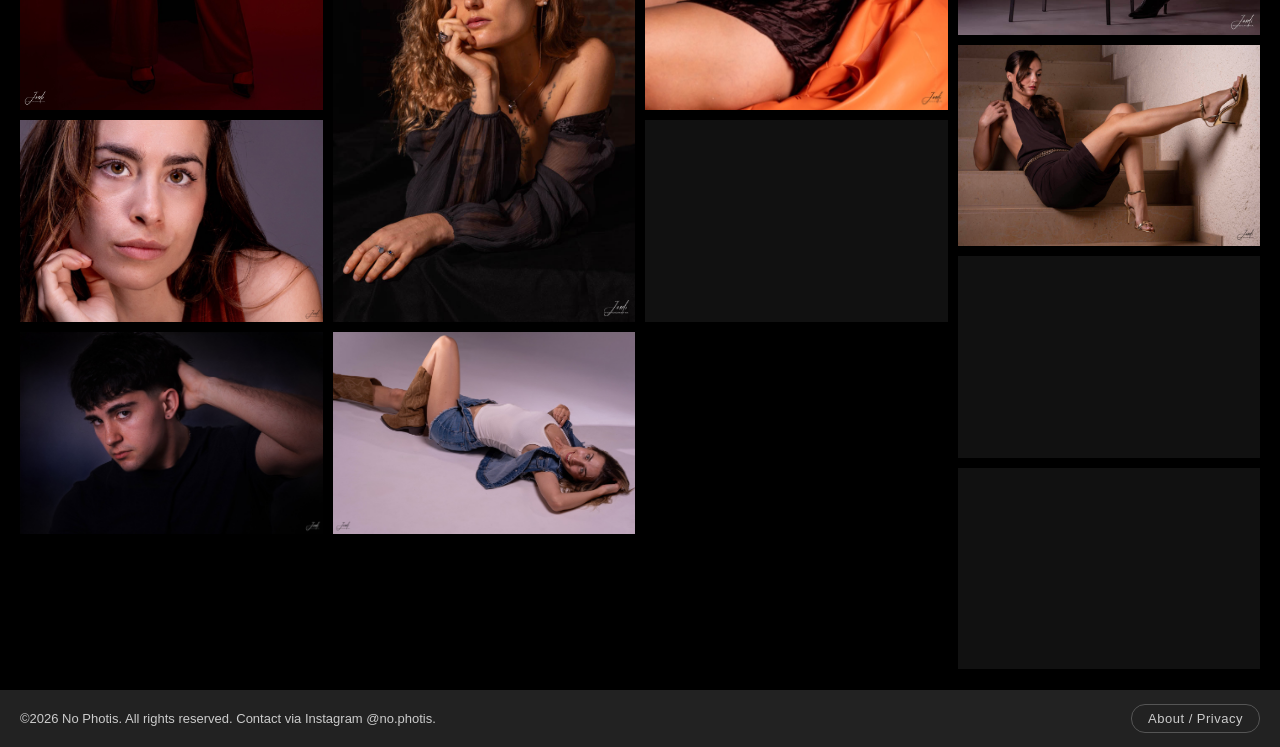
==== commit b0c0f214: "net" ====
--- a/beauty/index.html
+++ b/beauty/index.html
@@ -104,6 +104,6 @@
         window.IMG_BASE = '../img/';
         window.MOSAIC_TYPE = 'columns';
     </script>
-    <script src="../script.js?v=20261121d"></script>
+    <script src="../script.js?v=20261121f"></script>
 </body>
 </html>
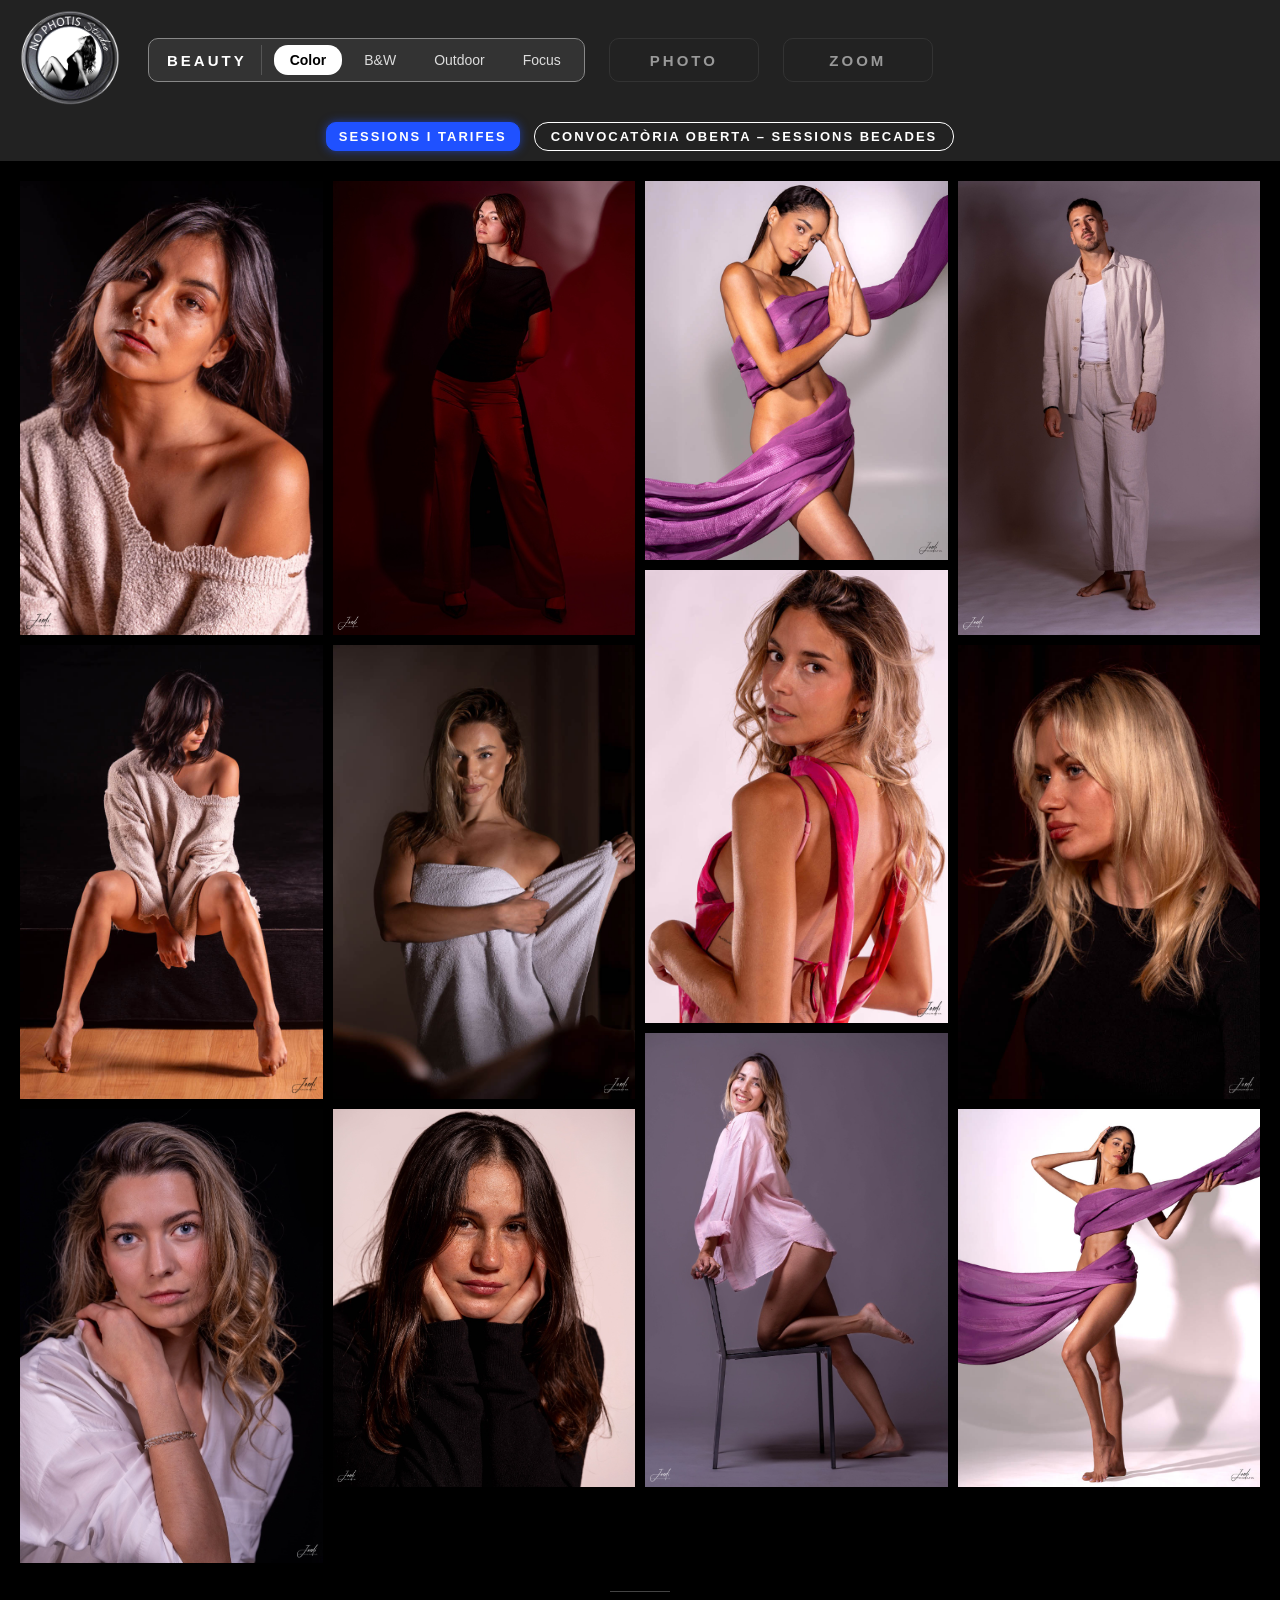
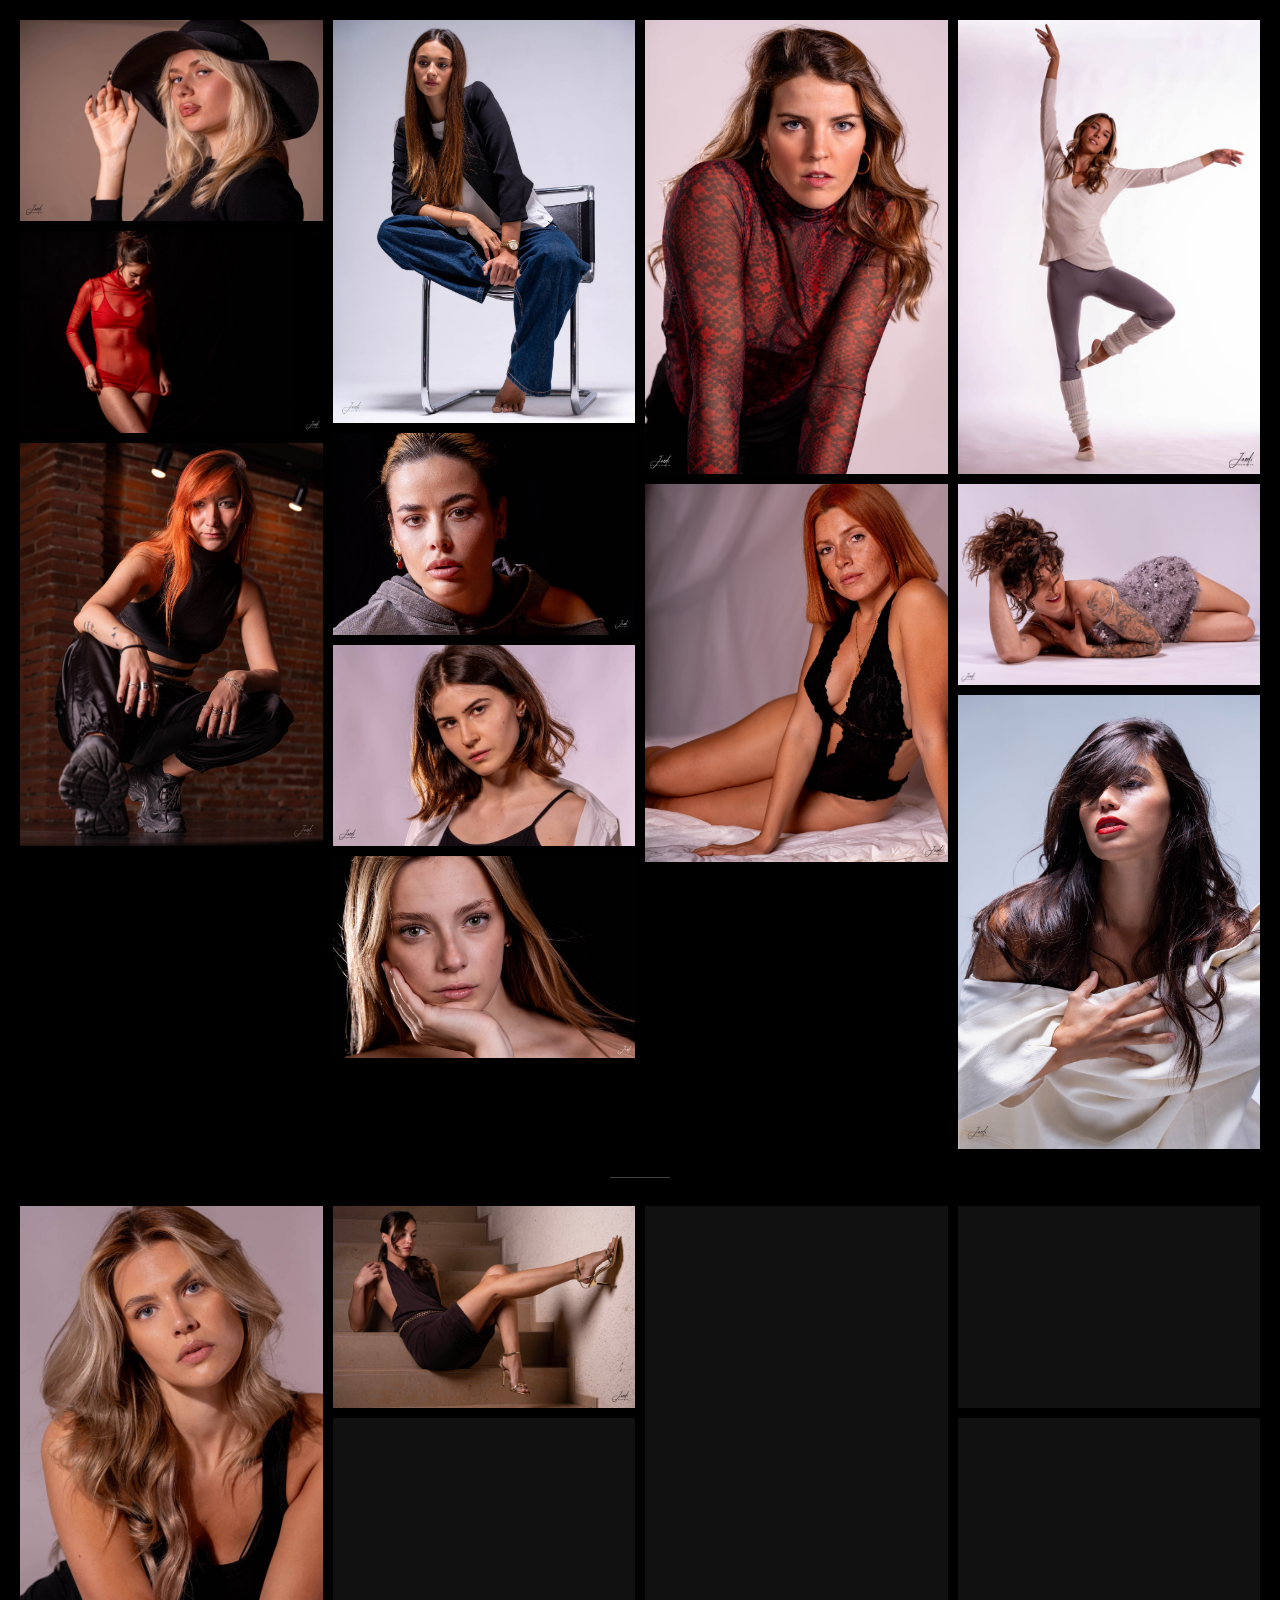
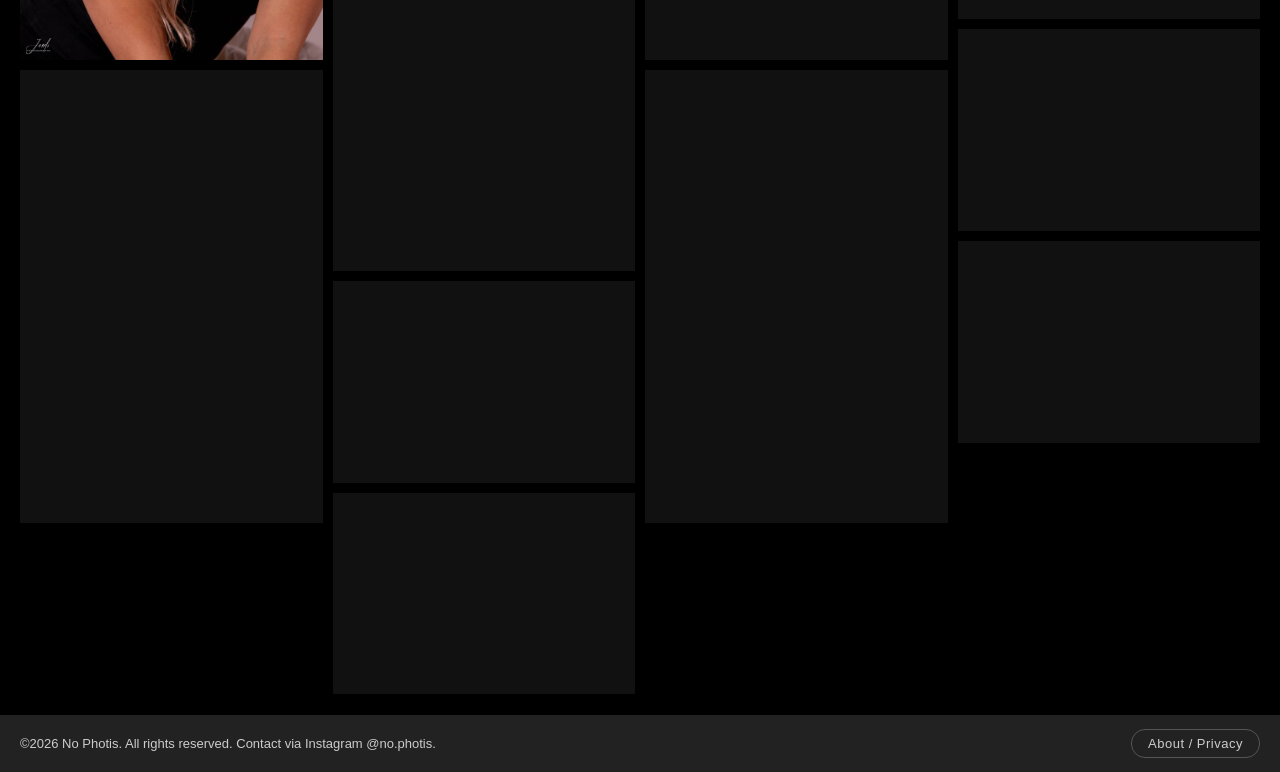
==== commit 0d836285: "fix" ====
--- a/beauty/index.html
+++ b/beauty/index.html
@@ -45,7 +45,7 @@
     }
     </script>
 
-    <link rel="stylesheet" href="../style.css">
+    <link rel="stylesheet" href="../style.css?v=20261125c">
 </head>
 <body>
 
@@ -104,6 +104,6 @@
         window.IMG_BASE = '../img/';
         window.MOSAIC_TYPE = 'columns';
     </script>
-    <script src="../script.js?v=20261121f"></script>
+    <script src="../script.js?v=20261125c"></script>
 </body>
 </html>
--- a/style.css
+++ b/style.css
@@ -342,9 +342,19 @@
 
 
 #full-image {
+    /* La mida la decideix només el CSS (no JS ni naturalWidth, que al Safari
+       donava mides errònies). Amb posició absoluta, inset 0 i margin auto, i
+       amplada/alçada auto, la foto es mostra a la seva mida original (100%)
+       i només es redueix, mantenint la proporció, si no cap al contenidor.
+       Mai s'amplia per sobre del 100%. */
+    position: absolute;
+    inset: 0;
+    margin: auto;
+    display: block;
+    width: auto;
+    height: auto;
     max-width: 100%;
     max-height: 100%;
-    object-fit: contain;
 }
 
 #image-name {
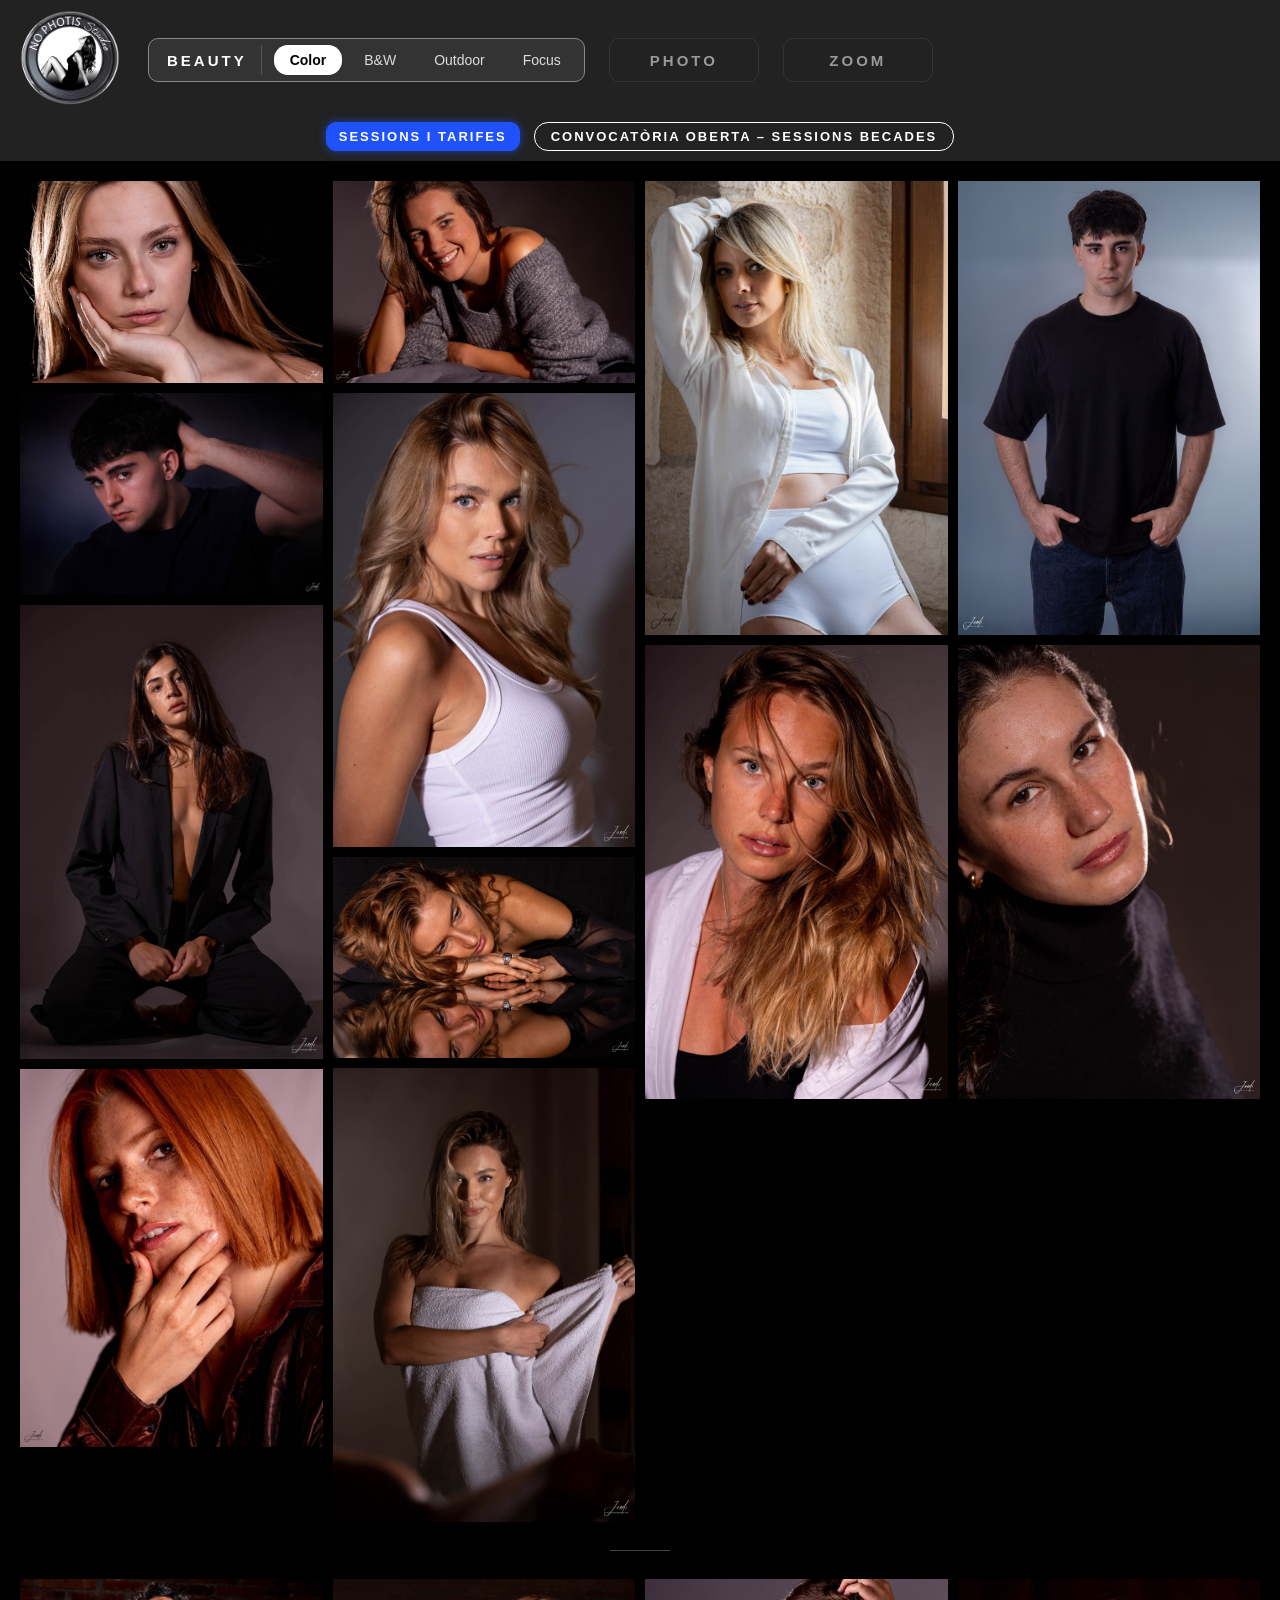
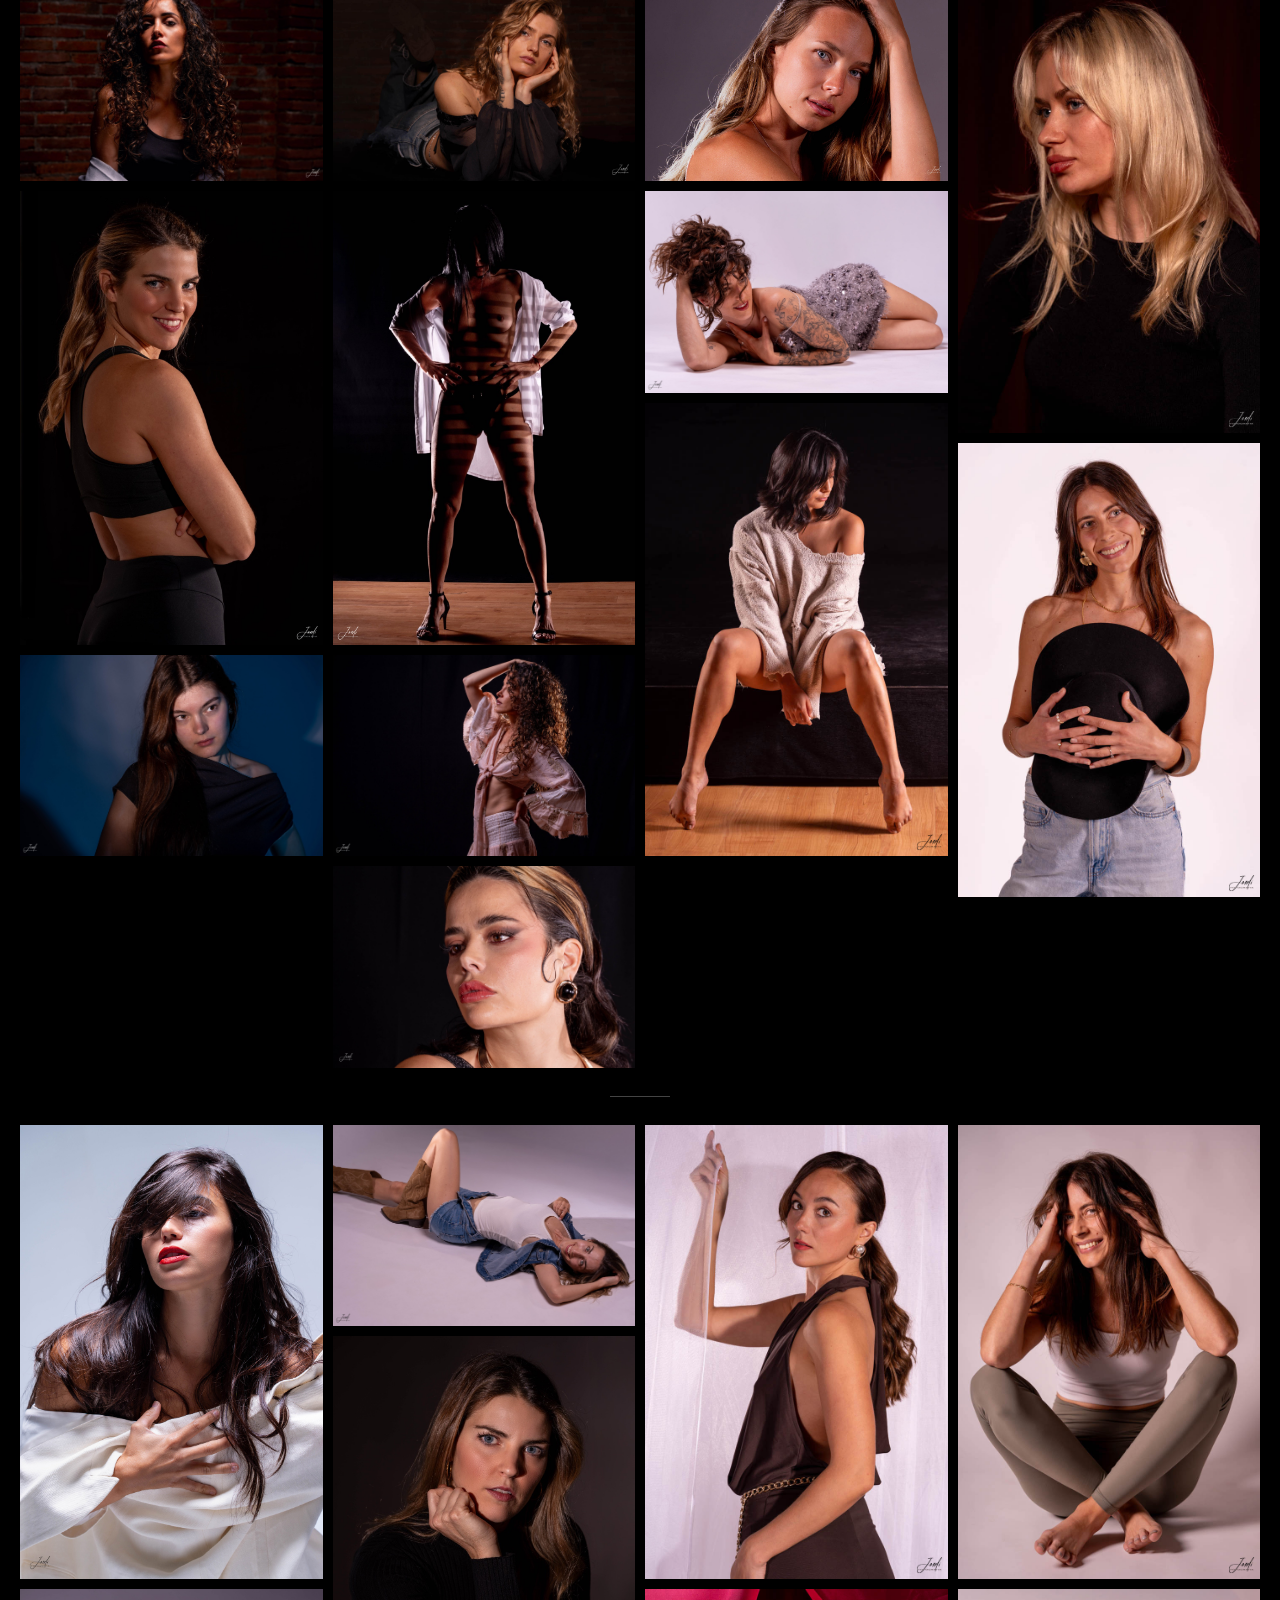
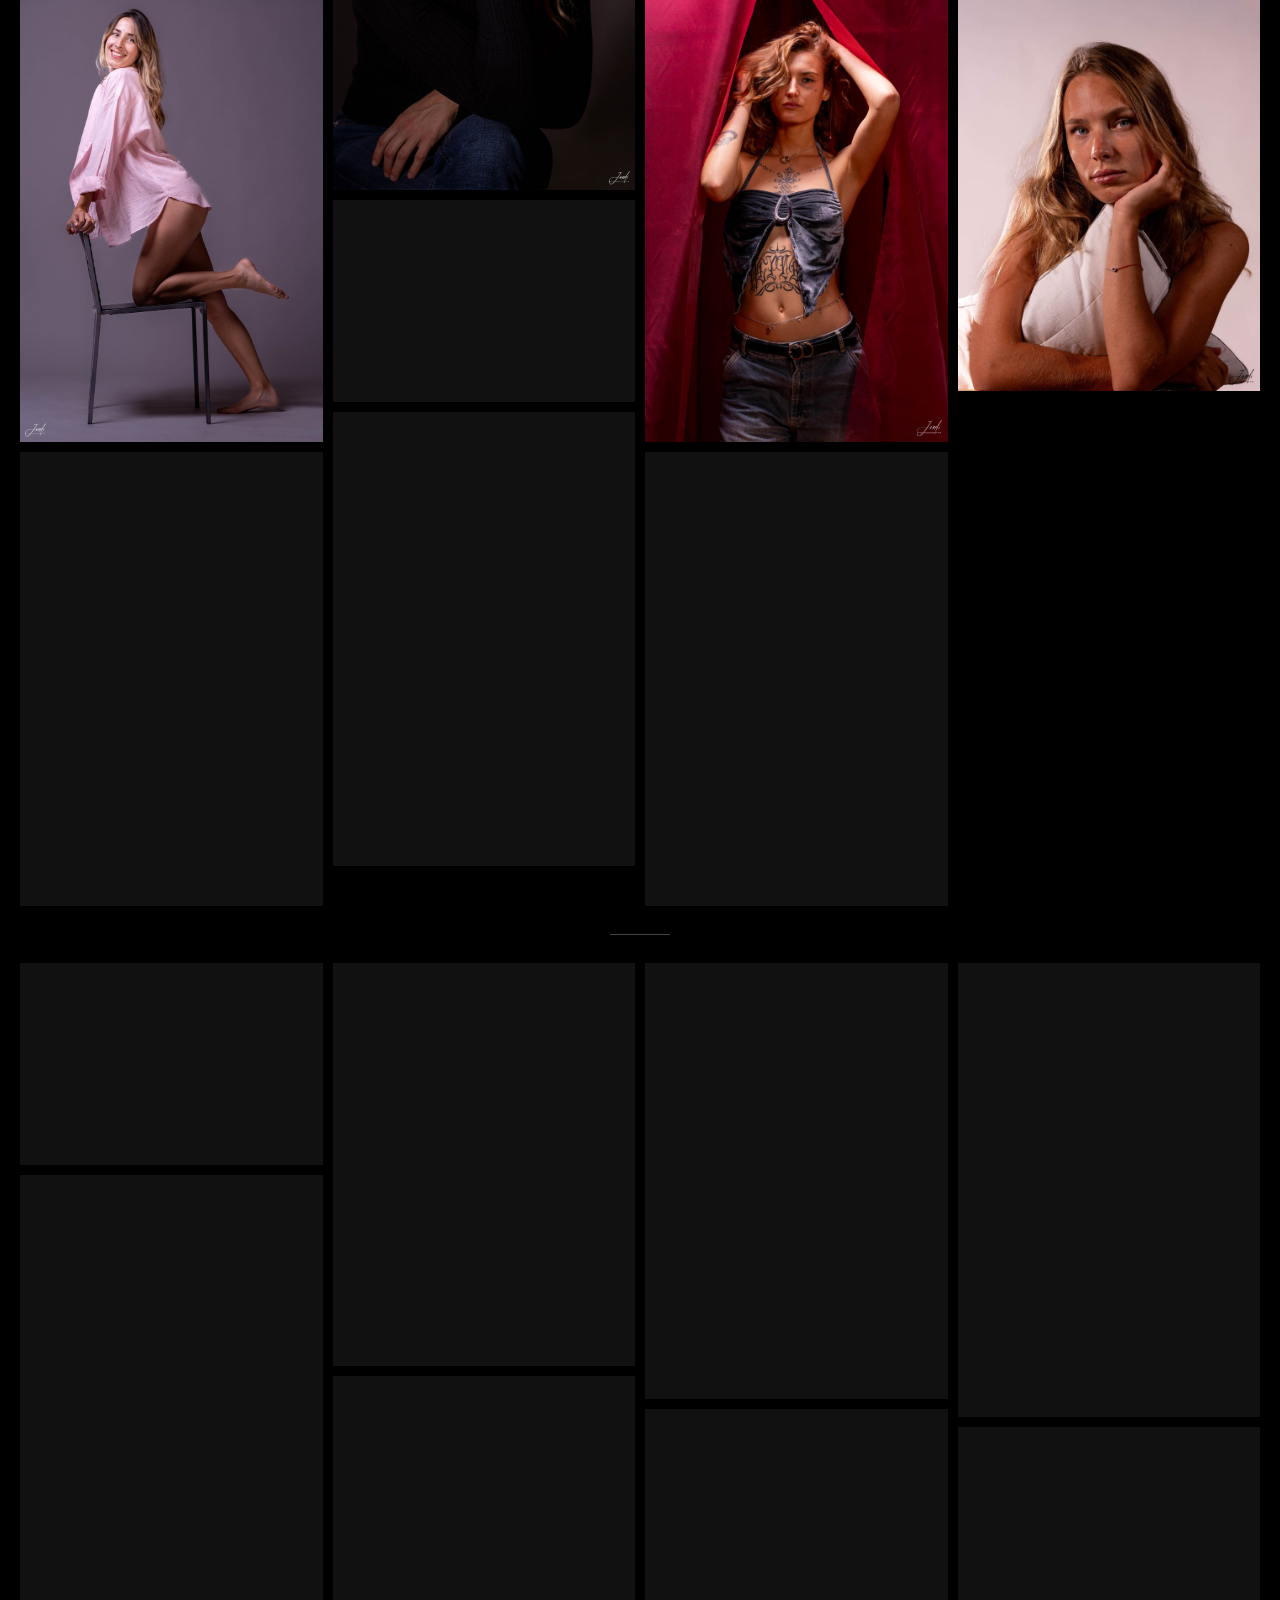
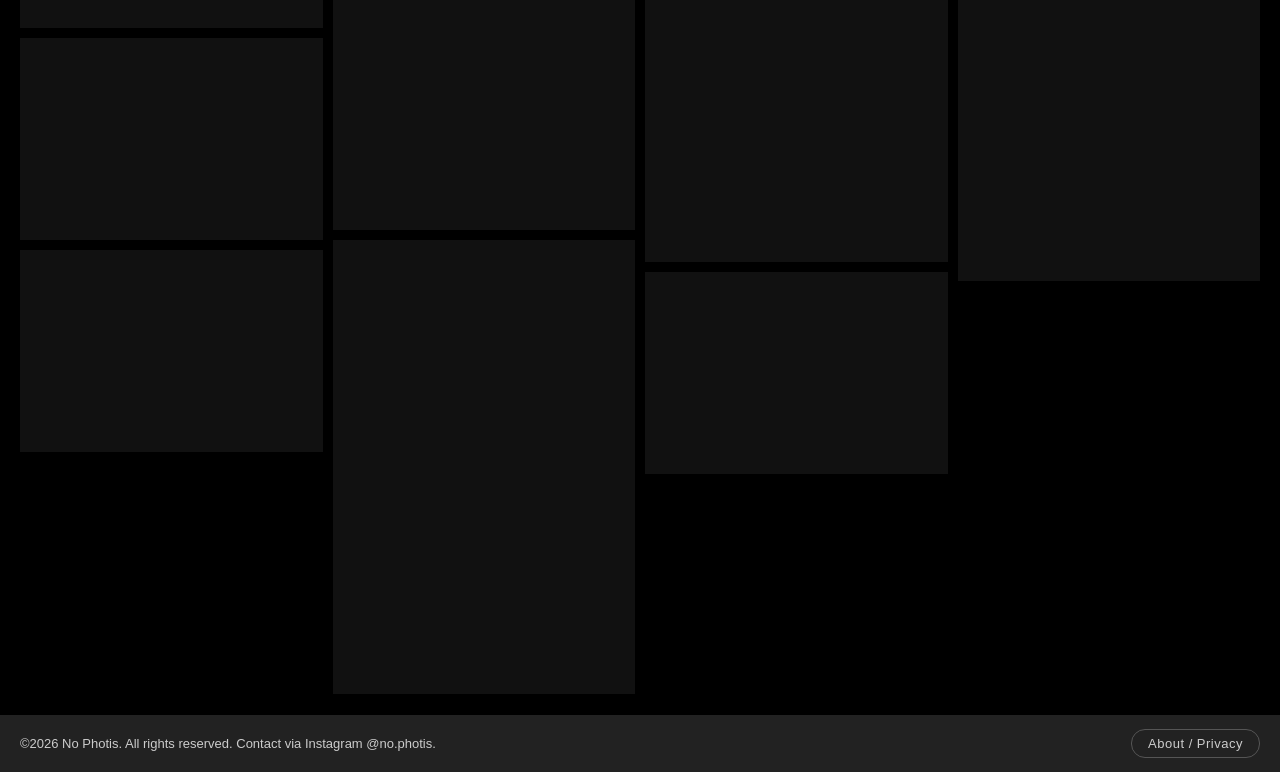
==== commit 8a5c0849: "fix3" ====
--- a/beauty/index.html
+++ b/beauty/index.html
@@ -45,7 +45,7 @@
     }
     </script>
 
-    <link rel="stylesheet" href="../style.css?v=20261125c">
+    <link rel="stylesheet" href="../style.css?v=20261125d">
 </head>
 <body>
 
@@ -104,6 +104,6 @@
         window.IMG_BASE = '../img/';
         window.MOSAIC_TYPE = 'columns';
     </script>
-    <script src="../script.js?v=20261125c"></script>
+    <script src="../script.js?v=20261125d"></script>
 </body>
 </html>
